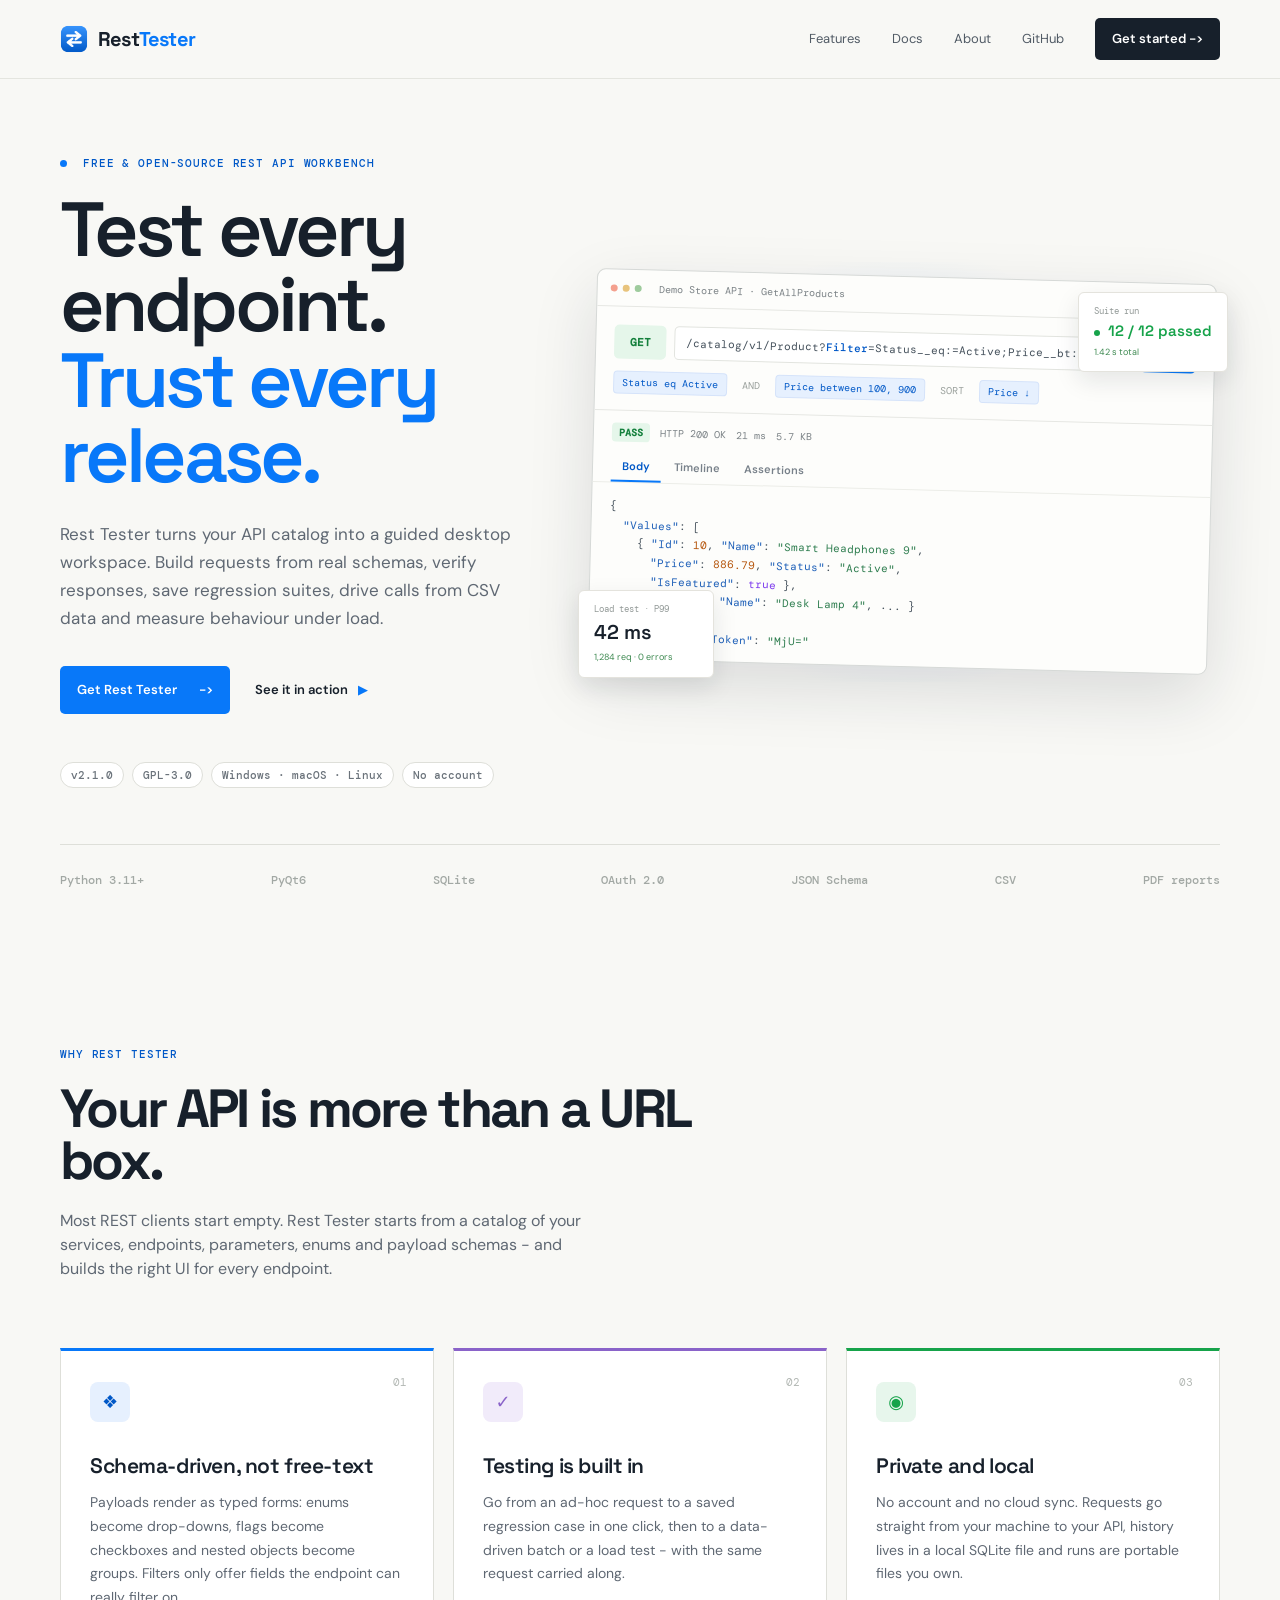
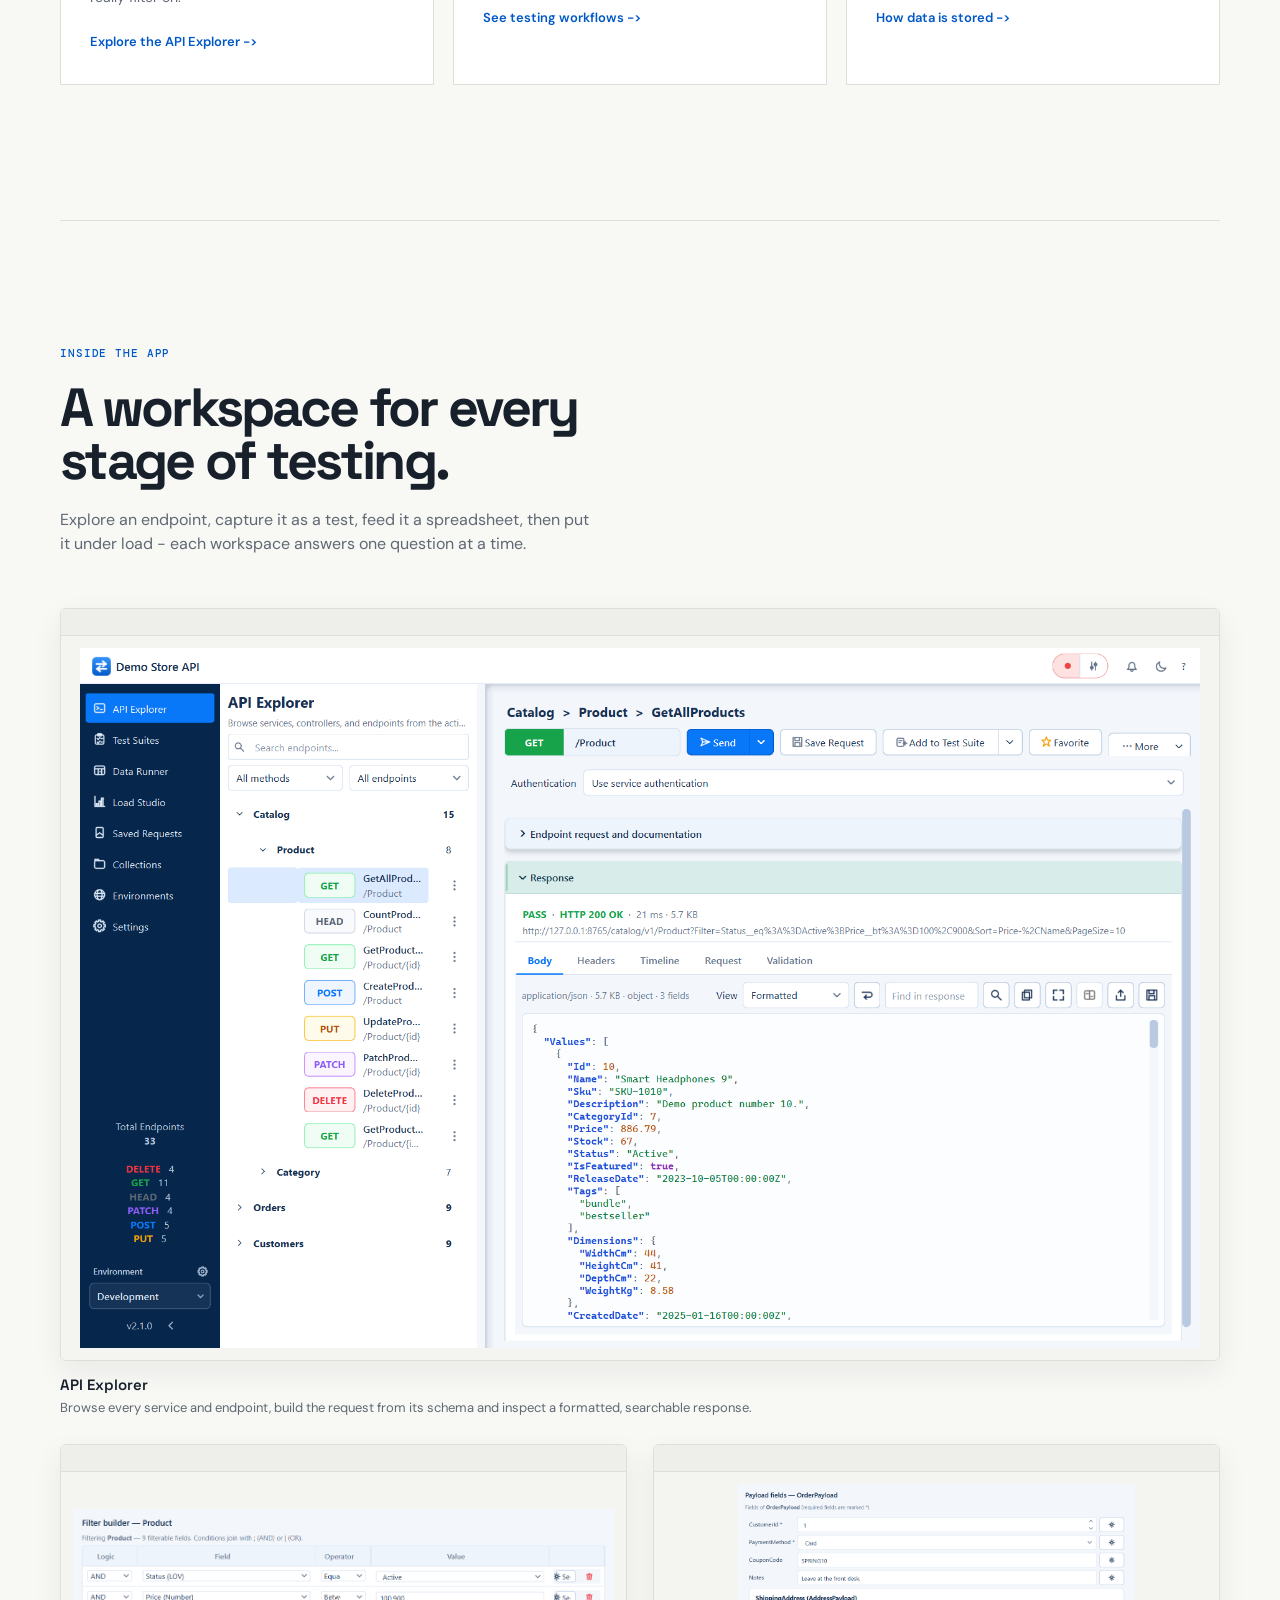
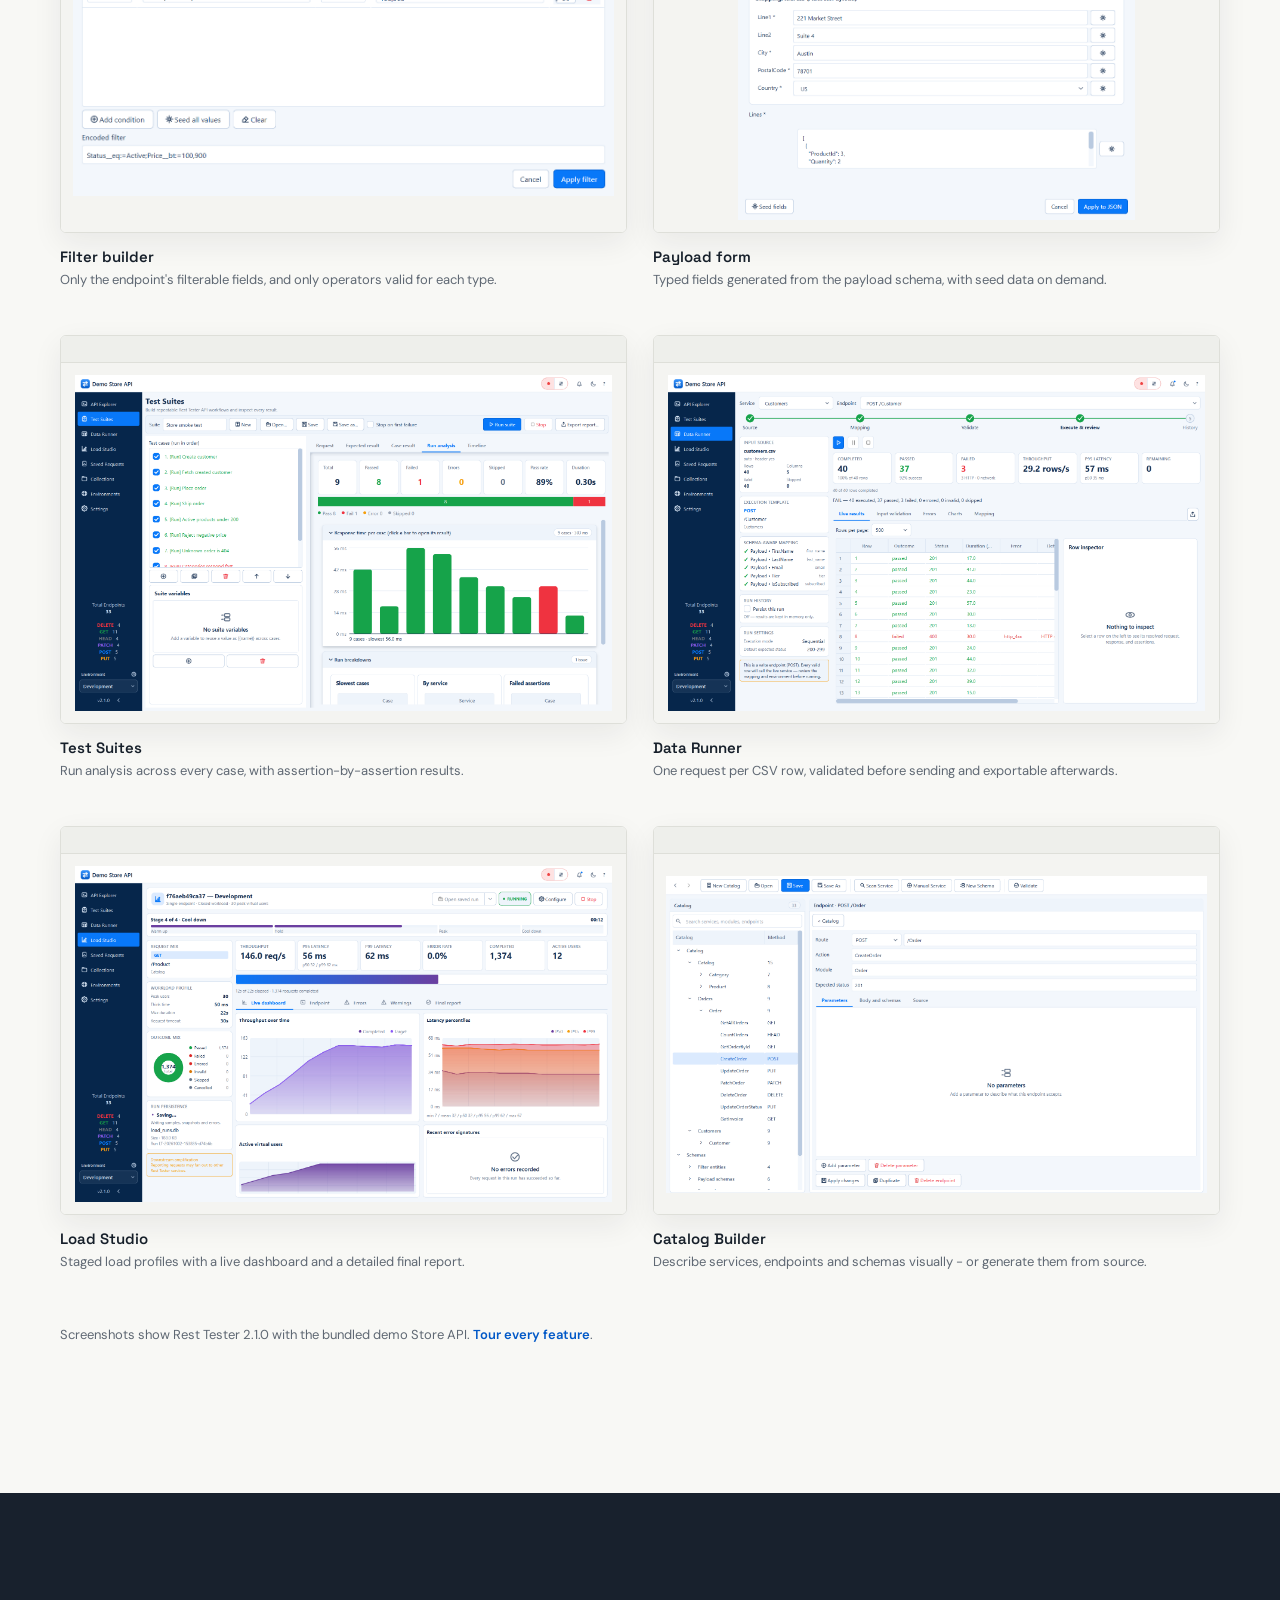
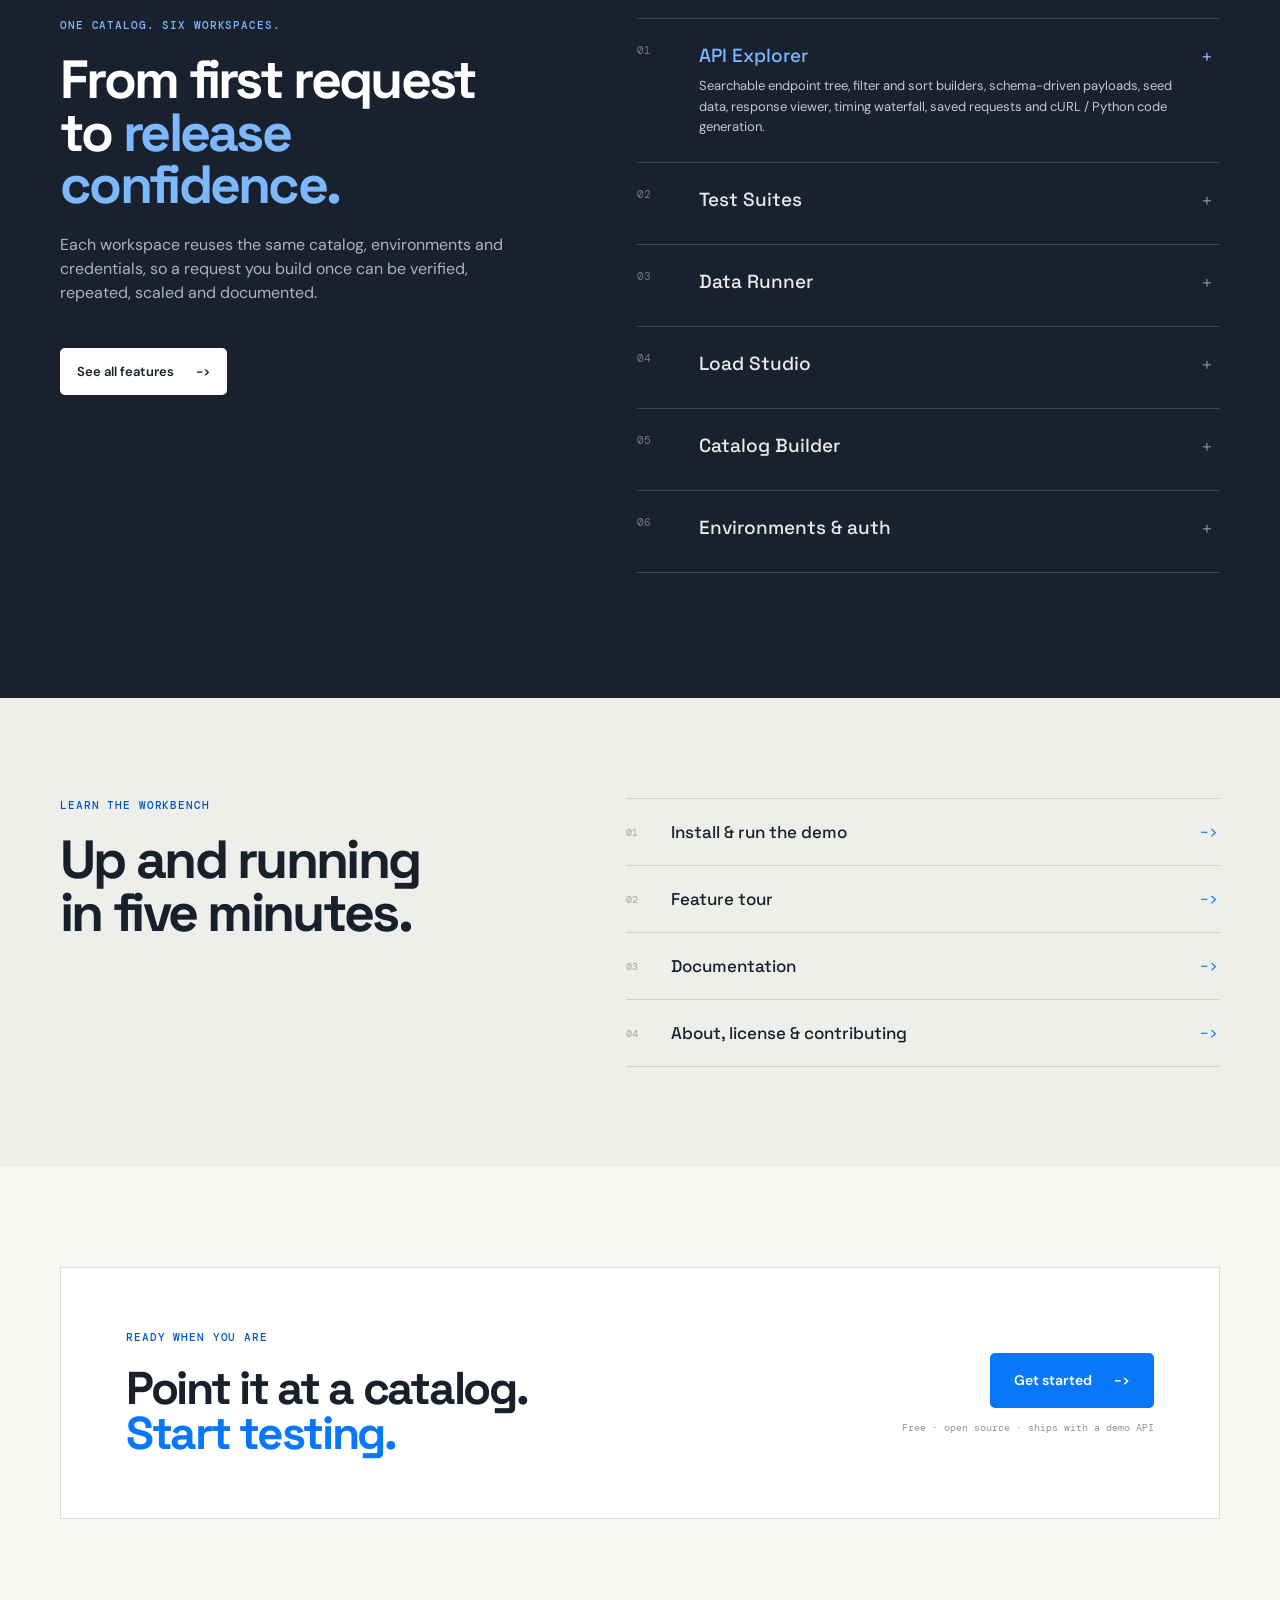
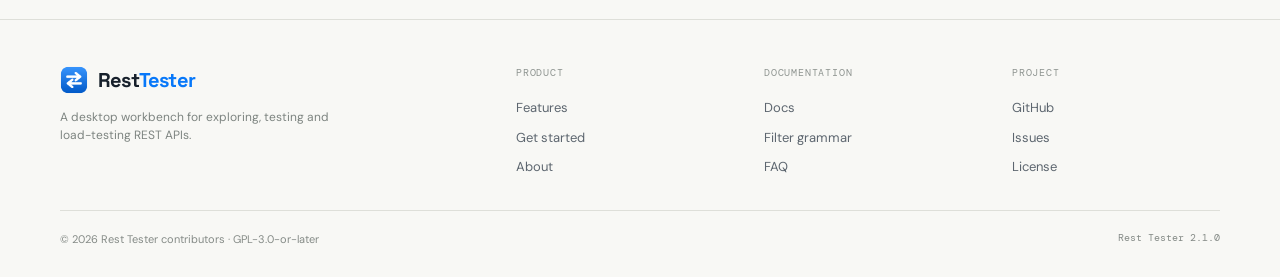
==== docs/index.html @ f76697f0 "Add static checks for GitHub Pages website in tests/test_website.py - Implement tests to validate lo" ====
<!doctype html>
<html lang="en">
<head>
  <meta charset="utf-8">
  <meta name="viewport" content="width=device-width, initial-scale=1">
  <title>Rest Tester - Desktop REST API Testing, Data-Driven &amp; Load Testing Tool</title>
  <meta name="description" content="Rest Tester is a free, open-source desktop workbench for exploring, testing and load-testing REST APIs. Schema-driven requests, regression suites, CSV data runs and load tests - for Windows, macOS and Linux.">
  <meta name="keywords" content="REST API testing tool, API client desktop, API load testing, data-driven API testing, API regression testing, open source Postman alternative, PyQt6 API tester">
  <link rel="canonical" href="https://priyankdalal.github.io/rest-tester/">
  <meta name="robots" content="index, follow, max-image-preview:large">
  <meta name="author" content="Rest Tester contributors">
  <meta name="theme-color" content="#0878f9">
  <meta property="og:type" content="website">
  <meta property="og:site_name" content="Rest Tester">
  <meta property="og:title" content="Rest Tester - Explore, test and load-test REST APIs">
  <meta property="og:description" content="A free desktop workbench that turns your API catalog into schema-driven requests, regression suites, CSV data runs and load tests.">
  <meta property="og:url" content="https://priyankdalal.github.io/rest-tester/">
  <meta property="og:locale" content="en_US">
  <meta property="og:image" content="https://priyankdalal.github.io/rest-tester/assets/og-image.png">
  <meta property="og:image:width" content="1200">
  <meta property="og:image:height" content="630">
  <meta property="og:image:alt" content="The Rest Tester API Explorer showing an endpoint tree, a request and a formatted JSON response">
  <meta name="twitter:card" content="summary_large_image">
  <meta name="twitter:title" content="Rest Tester - Explore, test and load-test REST APIs">
  <meta name="twitter:description" content="Schema-driven requests, regression suites, CSV data runs and load tests in one free desktop app.">
  <meta name="twitter:image" content="https://priyankdalal.github.io/rest-tester/assets/og-image.png">
  <meta name="twitter:image:alt" content="The Rest Tester API Explorer">
  <link rel="icon" href="assets/favicon.ico" sizes="any">
  <link rel="icon" type="image/png" sizes="32x32" href="assets/favicon-32.png">
  <link rel="apple-touch-icon" sizes="180x180" href="assets/apple-touch-icon.png">
  <link rel="manifest" href="site.webmanifest">
  <link rel="preconnect" href="https://fonts.googleapis.com">
  <link rel="preconnect" href="https://fonts.gstatic.com" crossorigin>
  <link rel="stylesheet" href="https://fonts.googleapis.com/css2?family=DM+Mono:wght@400;500&amp;family=DM+Sans:wght@400;500;600;700&amp;family=Space+Grotesk:wght@500;600;700&amp;display=swap">
  <link rel="stylesheet" href="styles.css">
  <script type="application/ld+json">
  {
    "@context": "https://schema.org",
    "@graph": [
      {
        "@type": "WebSite",
        "@id": "https://priyankdalal.github.io/rest-tester/#website",
        "name": "Rest Tester",
        "url": "https://priyankdalal.github.io/rest-tester/",
        "description": "A desktop workbench for exploring, testing and load-testing REST APIs.",
        "inLanguage": "en"
      },
      {
        "@type": "SoftwareApplication",
        "@id": "https://priyankdalal.github.io/rest-tester/#app",
        "name": "Rest Tester",
        "applicationCategory": "DeveloperApplication",
        "applicationSubCategory": "API testing",
        "operatingSystem": "Windows, macOS, Linux",
        "softwareVersion": "2.1.0",
        "url": "https://priyankdalal.github.io/rest-tester/",
        "downloadUrl": "https://github.com/priyankdalal/rest-tester",
        "installUrl": "https://priyankdalal.github.io/rest-tester/download.html",
        "license": "https://www.gnu.org/licenses/gpl-3.0.html",
        "isAccessibleForFree": true,
        "image": "https://priyankdalal.github.io/rest-tester/assets/icon-512.png",
        "screenshot": [
          "https://priyankdalal.github.io/rest-tester/images/api-explorer.png",
          "https://priyankdalal.github.io/rest-tester/images/test-suites.png",
          "https://priyankdalal.github.io/rest-tester/images/data-runner-results.png",
          "https://priyankdalal.github.io/rest-tester/images/load-studio-live.png",
          "https://priyankdalal.github.io/rest-tester/images/catalog-builder-endpoint.png",
          "https://priyankdalal.github.io/rest-tester/images/environments.png"
        ],
        "description": "Rest Tester turns an API catalog into a guided workspace: browse every endpoint, build requests from their schemas, verify responses, organise regression suites, drive requests from CSV data and measure behaviour under load.",
        "featureList": [
          "Schema-driven request builder with typed payload forms",
          "Filter and sort builders that offer only valid fields and operators",
          "Regression test suites with body, JSON, header, timing and schema assertions",
          "Data-driven runs from CSV files",
          "Closed-model load testing with live dashboard and PDF report",
          "Visual API catalog builder",
          "Managed OAuth 2.0, Microsoft Entra and API key authentication"
        ],
        "offers": { "@type": "Offer", "price": "0", "priceCurrency": "USD" }
      },
      {
        "@type": "SoftwareSourceCode",
        "name": "Rest Tester source code",
        "codeRepository": "https://github.com/priyankdalal/rest-tester",
        "programmingLanguage": "Python",
        "runtimePlatform": "Python 3.11+, PyQt6",
        "license": "https://www.gnu.org/licenses/gpl-3.0.html",
        "targetProduct": { "@id": "https://priyankdalal.github.io/rest-tester/#app" }
      }
    ]
  }
  </script>
</head>
<body>
  <a class="skip-link" href="#main">Skip to content</a>
  <header class="site-header">
    <nav class="nav shell" aria-label="Main navigation">
      <a class="brand" href="./" aria-label="Rest Tester home">
        <img src="assets/logo.png" alt="" width="28" height="28">
        <span>Rest<span>Tester</span></span>
      </a>
      <button class="menu-toggle" type="button" aria-expanded="false" aria-controls="site-menu">Menu</button>
      <div class="nav-links" id="site-menu">
        <a href="features.html">Features</a>
        <a href="docs.html">Docs</a>
        <a href="about.html">About</a>
        <a href="https://github.com/priyankdalal/rest-tester" rel="noopener">GitHub</a>
        <a class="nav-cta" href="download.html">Get started <span aria-hidden="true">-&gt;</span></a>
      </div>
    </nav>
  </header>

  <main id="main">
    <section class="hero shell">
      <div class="hero-copy">
        <p class="eyebrow"><span class="eyebrow-dot"></span> Free &amp; open-source REST API workbench</p>
        <h1>Test every endpoint.<br><em>Trust every release.</em></h1>
        <p class="hero-lede">Rest Tester turns your API catalog into a guided desktop workspace. Build requests from real schemas, verify responses, save regression suites, drive calls from CSV data and measure behaviour under load.</p>
        <div class="hero-actions">
          <a class="button button-primary" href="download.html">Get Rest Tester <span aria-hidden="true">-&gt;</span></a>
          <a class="text-link" href="#screenshots">See it in action <span aria-hidden="true">&#9654;</span></a>
        </div>
        <div class="hero-proof" aria-label="Highlights">
          <span>v2.1.0</span><span>GPL-3.0</span><span>Windows &middot; macOS &middot; Linux</span><span>No account</span>
        </div>
      </div>

      <div class="hero-visual" aria-label="Interactive preview of a request and its response">
        <div class="visual-glow"></div>
        <div class="app-window">
          <div class="window-bar"><span class="window-dot red"></span><span class="window-dot yellow"></span><span class="window-dot green"></span><span class="window-title">Demo Store API &middot; GetAllProducts</span><span class="run-state"><b></b> Connected</span></div>
          <div class="request-pane">
            <div class="request-line">
              <span class="method">GET</span>
              <span class="url">/catalog/v1/Product?<b>Filter</b>=Status__eq:=Active;Price__bt:=100,900&amp;<b>Sort</b>=Price-</span>
              <span class="send" aria-hidden="true">Send</span>
            </div>
            <div class="filter-chips" aria-label="Filter conditions">
              <span class="chip">Status eq Active</span><span class="chip join">AND</span><span class="chip">Price between 100, 900</span><span class="chip join">SORT</span><span class="chip">Price &darr;</span>
            </div>
          </div>
          <div class="response-pane">
            <div class="response-meta"><span class="pill-pass">PASS</span><span>HTTP 200 OK</span><span>21 ms</span><span>5.7 KB</span></div>
            <div class="mock-tabs" role="tablist" aria-label="Response views">
              <button class="mock-tab" type="button" role="tab" id="tab-body" aria-selected="true" aria-controls="panel-body">Body</button>
              <button class="mock-tab" type="button" role="tab" id="tab-timeline" aria-selected="false" aria-controls="panel-timeline" tabindex="-1">Timeline</button>
              <button class="mock-tab" type="button" role="tab" id="tab-asserts" aria-selected="false" aria-controls="panel-asserts" tabindex="-1">Assertions</button>
            </div>
<pre class="mock-panel" id="panel-body" role="tabpanel" aria-labelledby="tab-body">{
  <span class="j-key">"Values"</span>: [
    { <span class="j-key">"Id"</span>: <span class="j-num">10</span>, <span class="j-key">"Name"</span>: <span class="j-str">"Smart Headphones 9"</span>,
      <span class="j-key">"Price"</span>: <span class="j-num">886.79</span>, <span class="j-key">"Status"</span>: <span class="j-str">"Active"</span>,
      <span class="j-key">"IsFeatured"</span>: <span class="j-bool">true</span> },
    { <span class="j-key">"Id"</span>: <span class="j-num">31</span>, <span class="j-key">"Name"</span>: <span class="j-str">"Desk Lamp 4"</span>, ... }
  ],
  <span class="j-key">"ContinuationToken"</span>: <span class="j-str">"MjU="</span>
}</pre>
            <div class="mock-panel" id="panel-timeline" role="tabpanel" aria-labelledby="tab-timeline" hidden>
              <div class="timeline-row"><span>DNS</span><i style="width:8%;background:#7db8ff"></i><span>1 ms</span></div>
              <div class="timeline-row"><span>TCP</span><i style="width:14%;margin-left:8%;background:#8a63c9"></i><span>2 ms</span></div>
              <div class="timeline-row"><span>TLS</span><i style="width:18%;margin-left:22%;background:#f59e0b"></i><span>4 ms</span></div>
              <div class="timeline-row"><span>HTTP</span><i style="width:60%;margin-left:40%;background:#0878f9"></i><span>14 ms</span></div>
              <div class="timeline-row"><span>Total</span><i style="width:100%;background:#16a34a"></i><span>21 ms</span></div>
            </div>
            <div class="mock-panel" id="panel-asserts" role="tabpanel" aria-labelledby="tab-asserts" hidden>
              <div class="assert-row"><b>&#10003;</b><span>Status is 200</span></div>
              <div class="assert-row"><b>&#10003;</b><span>$.Values length at least 1</span></div>
              <div class="assert-row"><b>&#10003;</b><span>$.Values[0].Status equals "Active"</span></div>
              <div class="assert-row"><b>&#10003;</b><span>Responds within 500 ms</span></div>
              <div class="assert-row"><b>&#10003;</b><span>Matches the response schema</span></div>
            </div>
          </div>
        </div>
        <div class="metric-card metric-one"><span>Load test &middot; P99</span><strong>42 ms</strong><small>1,284 req &middot; 0 errors</small></div>
        <div class="metric-card metric-two"><span>Suite run</span><strong><i></i> 12 / 12 passed</strong><small>1.42 s total</small></div>
      </div>
    </section>

    <section class="logo-strip shell" aria-label="Built with">
      <span>Python 3.11+</span><span>PyQt6</span><span>SQLite</span><span>OAuth 2.0</span><span>JSON Schema</span><span>CSV</span><span>PDF reports</span>
    </section>

    <section class="section shell" id="why">
      <div class="section-heading">
        <p class="eyebrow">Why Rest Tester</p>
        <h2>Your API is more than a URL box.</h2>
        <p>Most REST clients start empty. Rest Tester starts from a catalog of your services, endpoints, parameters, enums and payload schemas - and builds the right UI for every endpoint.</p>
      </div>
      <div class="feature-grid">
        <article class="feature-card"><span class="feature-number">01</span><div class="feature-icon" aria-hidden="true">&#10070;</div><h3>Schema-driven, not free-text</h3><p>Payloads render as typed forms: enums become drop-downs, flags become checkboxes and nested objects become groups. Filters only offer fields the endpoint can really filter on.</p><a href="features.html#explorer">Explore the API Explorer -&gt;</a></article>
        <article class="feature-card accent-purple"><span class="feature-number">02</span><div class="feature-icon" aria-hidden="true">&#10003;</div><h3>Testing is built in</h3><p>Go from an ad-hoc request to a saved regression case in one click, then to a data-driven batch or a load test - with the same request carried along.</p><a href="features.html#suites">See testing workflows -&gt;</a></article>
        <article class="feature-card accent-green"><span class="feature-number">03</span><div class="feature-icon" aria-hidden="true">&#9673;</div><h3>Private and local</h3><p>No account and no cloud sync. Requests go straight from your machine to your API, history lives in a local SQLite file and runs are portable files you own.</p><a href="docs.html#storage">How data is stored -&gt;</a></article>
      </div>
    </section>

    <section class="section shell alt-section" id="screenshots">
      <div class="section-heading">
        <p class="eyebrow">Inside the app</p>
        <h2>A workspace for every stage of testing.</h2>
        <p>Explore an endpoint, capture it as a test, feed it a spreadsheet, then put it under load - each workspace answers one question at a time.</p>
      </div>
      <div class="shot-grid">
        <figure class="shot shot-wide">
          <div class="shot-frame"><img src="images/api-explorer.png" alt="Rest Tester API Explorer with the endpoint tree, a GET request and a formatted JSON response" width="1800" height="1125" loading="lazy" decoding="async"></div>
          <figcaption><strong>API Explorer</strong><span>Browse every service and endpoint, build the request from its schema and inspect a formatted, searchable response.</span></figcaption>
        </figure>
        <figure class="shot">
          <div class="shot-frame"><img src="images/query-builder.png" alt="Filter builder listing filterable product fields with type-specific operators" width="1225" height="650" loading="lazy" decoding="async"></div>
          <figcaption><strong>Filter builder</strong><span>Only the endpoint's filterable fields, and only operators valid for each type.</span></figcaption>
        </figure>
        <figure class="shot">
          <div class="shot-frame"><img src="images/payload-form.png" alt="Payload form rendered from a schema with text, number, enum and boolean fields" width="1125" height="950" loading="lazy" decoding="async"></div>
          <figcaption><strong>Payload form</strong><span>Typed fields generated from the payload schema, with seed data on demand.</span></figcaption>
        </figure>
        <figure class="shot">
          <div class="shot-frame"><img src="images/test-suites.png" alt="Test suite run analysis with pass and fail counts and per-case timings" width="1800" height="1125" loading="lazy" decoding="async"></div>
          <figcaption><strong>Test Suites</strong><span>Run analysis across every case, with assertion-by-assertion results.</span></figcaption>
        </figure>
        <figure class="shot">
          <div class="shot-frame"><img src="images/data-runner-results.png" alt="Data Runner results table showing the outcome and timing of each CSV row" width="1800" height="1125" loading="lazy" decoding="async"></div>
          <figcaption><strong>Data Runner</strong><span>One request per CSV row, validated before sending and exportable afterwards.</span></figcaption>
        </figure>
        <figure class="shot">
          <div class="shot-frame"><img src="images/load-studio-live.png" alt="Load Studio live dashboard with throughput, latency percentile and virtual user charts" width="1800" height="1125" loading="lazy" decoding="async"></div>
          <figcaption><strong>Load Studio</strong><span>Staged load profiles with a live dashboard and a detailed final report.</span></figcaption>
        </figure>
        <figure class="shot">
          <div class="shot-frame"><img src="images/catalog-builder-endpoint.png" alt="Catalog Builder editing an endpoint's route, parameters and schemas" width="1800" height="1055" loading="lazy" decoding="async"></div>
          <figcaption><strong>Catalog Builder</strong><span>Describe services, endpoints and schemas visually - or generate them from source.</span></figcaption>
        </figure>
      </div>
      <p class="shot-note">Screenshots show Rest Tester 2.1.0 with the bundled demo Store API. <a href="features.html">Tour every feature</a>.</p>
    </section>

    <section class="dark-section" id="workspaces">
      <div class="shell capability-layout">
        <div class="section-heading light">
          <p class="eyebrow">One catalog. Six workspaces.</p>
          <h2>From first request<br>to <em>release confidence.</em></h2>
          <p>Each workspace reuses the same catalog, environments and credentials, so a request you build once can be verified, repeated, scaled and documented.</p>
          <a class="button button-light" href="features.html">See all features <span aria-hidden="true">-&gt;</span></a>
        </div>
        <div class="capability-list">
          <button class="capability" type="button" aria-expanded="true"><span>01</span><div><h3>API Explorer</h3><p>Searchable endpoint tree, filter and sort builders, schema-driven payloads, seed data, response viewer, timing waterfall, saved requests and cURL / Python code generation.</p></div><b aria-hidden="true">+</b></button>
          <button class="capability" type="button" aria-expanded="false"><span>02</span><div><h3>Test Suites</h3><p>Ordered regression cases with expected status and body, JSON-path, header, timing and response-schema assertions. Suites are plain JSON you can version.</p></div><b aria-hidden="true">+</b></button>
          <button class="capability" type="button" aria-expanded="false"><span>03</span><div><h3>Data Runner</h3><p>Map CSV columns onto path, query, header and payload fields, validate every row, run in parallel and review or export the results.</p></div><b aria-hidden="true">+</b></button>
          <button class="capability" type="button" aria-expanded="false"><span>04</span><div><h3>Load Studio</h3><p>Ramp-up, steady and ramp-down stages, safety limits and thresholds, a live dashboard and a PDF report with diagnosed shortcomings and suggested fixes.</p></div><b aria-hidden="true">+</b></button>
          <button class="capability" type="button" aria-expanded="false"><span>05</span><div><h3>Catalog Builder</h3><p>Edit services, endpoints, parameters, schemas, enums and filterable fields - or scan ASP.NET Core repositories to generate the catalog.</p></div><b aria-hidden="true">+</b></button>
          <button class="capability" type="button" aria-expanded="false"><span>06</span><div><h3>Environments &amp; auth</h3><p>Per-environment base URLs, variables and headers, plus managed OAuth 2.0, Microsoft Entra / B2C, API key, JWT and ASAP credentials with automatic renewal.</p></div><b aria-hidden="true">+</b></button>
        </div>
      </div>
    </section>

    <section class="docs-section" id="learn">
      <div class="shell docs-inner">
        <div><p class="eyebrow">Learn the workbench</p><h2>Up and running<br>in five minutes.</h2></div>
        <div class="docs-links">
          <a href="download.html"><span>01</span><strong>Install &amp; run the demo</strong><b aria-hidden="true">-&gt;</b></a>
          <a href="features.html"><span>02</span><strong>Feature tour</strong><b aria-hidden="true">-&gt;</b></a>
          <a href="docs.html"><span>03</span><strong>Documentation</strong><b aria-hidden="true">-&gt;</b></a>
          <a href="about.html"><span>04</span><strong>About, license &amp; contributing</strong><b aria-hidden="true">-&gt;</b></a>
        </div>
      </div>
    </section>

    <section class="cta-section shell" id="get-started">
      <div class="cta-card">
        <div><p class="eyebrow">Ready when you are</p><h2>Point it at a catalog.<br><em>Start testing.</em></h2></div>
        <div class="cta-action"><a class="button button-primary button-lg" href="download.html">Get started <span aria-hidden="true">-&gt;</span></a><small>Free &middot; open source &middot; ships with a demo API</small></div>
      </div>
    </section>
  </main>

  <footer class="footer">
    <div class="shell footer-grid">
      <div class="footer-brand">
        <a class="brand" href="./"><img src="assets/logo.png" alt="" width="28" height="28"><span>Rest<span>Tester</span></span></a>
        <p>A desktop workbench for exploring, testing and load-testing REST APIs.</p>
      </div>
      <nav class="footer-col" aria-label="Product"><h2>Product</h2><a href="features.html">Features</a><a href="download.html">Get started</a><a href="about.html">About</a></nav>
      <nav class="footer-col" aria-label="Documentation"><h2>Documentation</h2><a href="docs.html">Docs</a><a href="docs.html#grammar">Filter grammar</a><a href="docs.html#faq">FAQ</a></nav>
      <nav class="footer-col" aria-label="Project"><h2>Project</h2><a href="https://github.com/priyankdalal/rest-tester" rel="noopener">GitHub</a><a href="https://github.com/priyankdalal/rest-tester/issues" rel="noopener">Issues</a><a href="about.html#license">License</a></nav>
    </div>
    <div class="shell footer-base"><span>&copy; 2026 Rest Tester contributors &middot; GPL-3.0-or-later</span><span class="footer-note">Rest Tester 2.1.0</span></div>
  </footer>
  <script src="script.js" defer></script>
</body>
</html>
---- docs/styles.css ----
/*
 * Rest Tester website.
 * Design system follows the GingerFlow site: paper background, Space Grotesk headings,
 * DM Sans body, DM Mono labels, hairline borders and one dark feature band per page.
 * The accent palette is Rest Tester's own (api_tester/theme.py PRIMARY / ACCENT / PASS).
 */

:root {
  --ink: #17202b;
  --muted: #5f6873;
  --paper: #f8f8f5;
  --paper-2: #eeefeb;
  --line: #dedfd9;
  --accent: #0878f9;
  --accent-dark: #0058c7;
  --accent-soft: #e6f0fe;
  --accent-light: #7db8ff;
  --purple: #8a63c9;
  --green: #16a34a;
  --red: #ef3340;
  --amber: #f59e0b;
  --dark: #18212d;
  --dark-2: #202b36;
  --dark-line: #3b4651;
  --heading: 'Space Grotesk', system-ui, sans-serif;
  --body: 'DM Sans', system-ui, -apple-system, 'Segoe UI', sans-serif;
  --mono: 'DM Mono', ui-monospace, 'Cascadia Mono', Consolas, monospace;
}

* { box-sizing: border-box; }
html { scroll-behavior: smooth; }
@media (prefers-reduced-motion: reduce) { html { scroll-behavior: auto; } * { transition: none !important; animation: none !important; } }
body { margin: 0; background: var(--paper); color: var(--ink); font-family: var(--body); line-height: 1.5; overflow-x: hidden; }
a { color: inherit; text-decoration: none; }
img { max-width: 100%; }
.shell { width: min(1160px, calc(100% - 48px)); margin: auto; }
h1, h2, h3, p { margin-top: 0; }
h1, h2 { font-family: var(--heading); letter-spacing: -.05em; line-height: .98; }
h1 { margin-bottom: 27px; font-size: clamp(50px, 6vw, 80px); font-weight: 600; }
h1 em, h2 em { color: var(--accent); font-style: normal; }

/* ---- header & navigation ---- */
.skip-link { position: absolute; left: -9999px; top: 0; z-index: 99; padding: 12px 18px; background: var(--ink); color: #fff; font-size: 13px; font-weight: 600; border-radius: 0 0 5px 0; }
.skip-link:focus { left: 0; }
a:focus-visible, button:focus-visible { outline: 2px solid var(--accent); outline-offset: 3px; }
.site-header { position: sticky; top: 0; z-index: 10; background: rgba(248, 248, 245, .9); border-bottom: 1px solid rgba(222, 223, 217, .75); backdrop-filter: blur(14px); }
.nav { position: relative; min-height: 78px; display: flex; align-items: center; justify-content: space-between; }
.brand { display: flex; align-items: center; gap: 10px; font: 700 20px var(--heading); letter-spacing: -.04em; }
.brand img { width: 28px; height: 28px; border-radius: 7px; }
.brand > span > span { color: var(--accent); }
.nav-links { display: flex; align-items: center; gap: 31px; font-size: 13px; color: #515b65; }
.nav-links a:hover { color: var(--accent-dark); }
.nav-links a[aria-current="page"]:not(.nav-cta) { color: var(--accent-dark); font-weight: 600; }
.nav-cta { padding: 11px 17px; background: var(--ink); border-radius: 5px; color: #fff !important; font-weight: 600; }
.nav-cta:hover { background: var(--accent-dark); }
.menu-toggle { display: none; border: 1px solid var(--line); background: #fff; border-radius: 5px; padding: 8px 12px; font: 600 13px var(--body); color: var(--ink); cursor: pointer; }

/* ---- shared typography & buttons ---- */
.eyebrow { margin: 0 0 22px; color: var(--accent-dark); font: 500 11px var(--mono); letter-spacing: .08em; text-transform: uppercase; }
.eyebrow-dot { display: inline-block; width: 7px; height: 7px; margin-right: 8px; background: var(--accent); border-radius: 50%; }
.button { display: inline-flex; align-items: center; gap: 22px; padding: 14px 17px; border-radius: 5px; font-size: 13px; font-weight: 600; transition: transform .2s, background .2s; }
.button:hover { transform: translateY(-2px); }
.button-primary { background: var(--accent); color: #fff; }
.button-primary:hover { background: var(--accent-dark); }
.button-ghost { border: 1px solid var(--line); background: #fff; color: var(--ink); }
.button-ghost:hover { border-color: var(--accent); }
.button-light { margin-top: 27px; background: #fff; color: var(--ink); }
.button-light:hover { background: #f1f1ee; }
.button-lg { padding: 17px 24px; font-size: 14px; }
.text-link { font-size: 13px; font-weight: 600; }
.text-link span { color: var(--accent); margin-left: 7px; }
code { padding: 2px 5px; border-radius: 3px; background: #eeefe9; font: 13px var(--mono); }
kbd { padding: 2px 7px; border: 1px solid #ccd0cb; border-bottom-width: 2px; border-radius: 4px; background: #fff; font: 11px var(--mono); }

/* ---- home hero ---- */
.hero { min-height: 650px; display: grid; grid-template-columns: minmax(0, 44fr) minmax(0, 56fr); align-items: center; padding: 77px 0 56px; gap: 24px; }
.hero-lede { max-width: 460px; color: var(--muted); font-size: 17px; line-height: 1.65; }
.hero-actions { display: flex; align-items: center; gap: 25px; margin-top: 34px; flex-wrap: wrap; }
.hero-proof { display: flex; flex-wrap: wrap; gap: 8px; margin-top: 48px; }
.hero-proof span { padding: 5px 10px; border: 1px solid var(--line); border-radius: 999px; background: #fff; color: #6b737b; font: 500 11px var(--mono); }
.hero-visual { position: relative; min-height: 420px; display: flex; align-items: center; justify-content: center; }
.visual-glow { position: absolute; width: 520px; height: 420px; max-width: 100%; background: radial-gradient(circle, rgba(8, 120, 249, .14), transparent 68%); }
.app-window { position: relative; z-index: 1; width: 100%; max-width: 620px; overflow: hidden; border: 1px solid #d6d9d7; border-radius: 9px; background: #fdfdfb; box-shadow: 0 24px 65px rgba(23, 32, 43, .13); transform: rotate(1.5deg); }
.window-bar { display: flex; align-items: center; height: 37px; padding: 0 13px; border-bottom: 1px solid #e6e7e3; color: #7b8286; font: 10px var(--mono); }
.window-dot { width: 7px; height: 7px; margin-right: 5px; border-radius: 50%; }
.red { background: #f4a08e; } .yellow { background: #e8c37c; } .green { background: #9ecb9d; }
.window-title { margin-left: 12px; }
.run-state { margin-left: auto; color: #3f8a52; }
.run-state b { display: inline-block; width: 5px; height: 5px; margin-right: 5px; background: var(--green); border-radius: 50%; }
.request-pane { padding: 18px 18px 16px; }
.request-line { display: flex; align-items: stretch; gap: 8px; }
.method { display: inline-grid; place-items: center; min-width: 52px; padding: 0 10px; border-radius: 5px; background: #e5f6ea; color: #15803d; font: 600 11px var(--mono); }
.url { flex: 1; min-width: 0; overflow: hidden; padding: 9px 11px; border: 1px solid #e2e4df; border-radius: 5px; background: #fff; color: #44505b; font: 11px var(--mono); white-space: nowrap; text-overflow: ellipsis; }
.url b { color: var(--accent-dark); font-weight: 500; }
.send { display: grid; place-items: center; padding: 0 14px; border: 0; border-radius: 5px; background: var(--accent); color: #fff; font: 600 11px var(--body); }
.filter-chips { display: flex; flex-wrap: wrap; gap: 6px; margin-top: 12px; }
.chip { padding: 4px 8px; border: 1px solid #d5e3fa; border-radius: 4px; background: var(--accent-soft); color: var(--accent-dark); font: 10px var(--mono); }
.chip.join { border-color: transparent; background: none; color: #9aa09c; }
.response-pane { border-top: 1px solid #e6e7e3; }
.response-meta { display: flex; align-items: center; gap: 10px; padding: 12px 18px 0; color: #7b8286; font: 10px var(--mono); }
.pill-pass { padding: 3px 7px; border-radius: 4px; background: #e5f6ea; color: #15803d; font-weight: 600; }
.mock-tabs { display: flex; gap: 2px; padding: 10px 18px 0; border-bottom: 1px solid #ecede8; }
.mock-tab { padding: 7px 11px; border: 0; border-bottom: 2px solid transparent; background: none; color: #78818a; font: 600 11px var(--body); cursor: pointer; }
.mock-tab[aria-selected="true"] { border-bottom-color: var(--accent); color: var(--accent-dark); }
.mock-panel { height: 176px; margin: 0; padding: 14px 18px; overflow: hidden; color: #44505b; font: 11px/1.7 var(--mono); }
.mock-panel[hidden] { display: none; }
.j-key { color: #1d5fb8; } .j-str { color: #2e7d4f; } .j-num { color: #b45309; } .j-bool { color: #7c3aed; }
.timeline-row { display: grid; grid-template-columns: 70px 1fr 48px; align-items: center; gap: 10px; margin-bottom: 9px; }
.timeline-row span:first-child { color: #78818a; }
.timeline-row i { display: block; height: 8px; border-radius: 3px; }
.timeline-row span:last-child { text-align: right; color: #78818a; }
.assert-row { display: flex; gap: 9px; margin-bottom: 7px; }
.assert-row b { color: var(--green); }
.metric-card { position: absolute; z-index: 3; min-width: 136px; padding: 12px 15px; border: 1px solid #e4e3dd; border-radius: 6px; background: #fff; box-shadow: 0 9px 25px rgba(23, 32, 43, .1); font-size: 10px; }
.metric-card span { display: block; color: #929997; font: 9px var(--mono); }
.metric-card strong { display: block; margin: 4px 0; font: 600 20px var(--heading); }
.metric-card small { color: #3f8a52; font-size: 9px; }
.metric-one { left: -6px; bottom: 4px; }
.metric-two { right: -8px; top: 30px; }
.metric-two strong { color: var(--green); font-size: 15px; }
.metric-two i { display: inline-block; width: 6px; height: 6px; margin-right: 4px; background: var(--green); border-radius: 50%; }
.logo-strip { display: flex; justify-content: space-between; align-items: center; flex-wrap: wrap; gap: 14px; padding: 27px 0 34px; border-top: 1px solid var(--line); color: #a2a8a4; font: 500 12px var(--mono); }

/* ---- sections ---- */
.section { padding: 125px 0 135px; }
.section-heading { max-width: 640px; }
.section-heading h2, .split-copy h2, .docs-inner h2, .cta-card h2 { margin-bottom: 21px; font-size: clamp(38px, 4.2vw, 56px); }
.section-heading > p:last-child, .split-copy > p:last-of-type { max-width: 540px; color: var(--muted); font-size: 16px; }
.feature-grid { display: grid; grid-template-columns: repeat(3, 1fr); gap: 19px; margin-top: 67px; }
.feature-card { position: relative; min-height: 300px; padding: 31px 29px; border: 1px solid var(--line); border-top: 3px solid var(--accent); background: #fff; }
.feature-card.accent-purple { border-top-color: var(--purple); }
.feature-card.accent-green { border-top-color: var(--green); }
.feature-number { position: absolute; top: 24px; right: 26px; color: #b3b8b4; font: 11px var(--mono); }
.feature-icon { display: grid; place-items: center; width: 40px; height: 40px; margin-bottom: 30px; border-radius: 8px; background: var(--accent-soft); color: var(--accent-dark); font-size: 18px; }
.accent-purple .feature-icon { background: #f1ebfa; color: var(--purple); }
.accent-green .feature-icon { background: #e7f6ec; color: var(--green); }
.feature-card h3 { margin-bottom: 12px; font: 600 21px var(--heading); letter-spacing: -.02em; }
.feature-card p { color: var(--muted); font-size: 14px; line-height: 1.7; }
.feature-card a { display: inline-block; margin-top: 8px; color: var(--accent-dark); font-size: 13px; font-weight: 600; }

/* ---- screenshot gallery ---- */
.shot-grid { display: grid; grid-template-columns: repeat(2, minmax(0, 1fr)); gap: 26px; margin-top: 52px; align-items: start; }
.shot { margin: 0; display: flex; flex-direction: column; }
.shot-wide { grid-column: 1 / -1; }
.shot-frame { position: relative; overflow: hidden; border: 1px solid var(--line); border-radius: 6px; background: #fff; box-shadow: 0 10px 30px rgba(23, 32, 43, .07); }
.shot-frame::before { content: ""; display: block; height: 26px; background: var(--paper-2); border-bottom: 1px solid var(--line); }
.shot-frame img { display: block; width: 100%; height: 360px; object-fit: contain; object-position: center; background: #f4f4f1; padding: 12px; }
.shot-wide .shot-frame img { height: auto; aspect-ratio: 1800 / 1125; }
.shot-small .shot-frame img { object-fit: scale-down; }
.shot figcaption { margin-top: 14px; }
.shot:not(.shot-wide) figcaption { min-height: 62px; }
.shot figcaption strong { display: block; font: 600 15px var(--heading); color: var(--ink); }
.shot figcaption span { display: block; margin-top: 4px; color: var(--muted); font-size: 13px; line-height: 1.55; }
.shot-note { margin-top: 34px; color: var(--muted); font-size: 13px; }
.shot-note a { color: var(--accent-dark); font-weight: 600; }

/* ---- dark capability band ---- */
.dark-section { padding: 125px 0; background: var(--dark); color: #fff; }
.capability-layout { display: grid; grid-template-columns: minmax(0, 45fr) minmax(0, 55fr); gap: 100px; align-items: start; }
.light .eyebrow { color: var(--accent-light); }
.light > p:last-of-type { color: #aab4bd; }
.light h2 { color: #fff; }
.light h2 em { color: var(--accent-light); }
.capability-list { border-top: 1px solid var(--dark-line); }
.capability { display: grid; grid-template-columns: 45px 1fr 18px; gap: 17px; align-items: start; width: 100%; padding: 24px 0; border: 0; border-bottom: 1px solid var(--dark-line); background: none; color: #98a3ae; text-align: left; font: inherit; cursor: pointer; }
.capability > span { color: #6e7b88; font: 11px var(--mono); }
.capability h3 { margin: 0 0 8px; color: #e8eceb; font: 500 19px var(--heading); }
.capability p { display: none; margin: 0; font-size: 13px; line-height: 1.6; }
.capability b { color: #788692; font-size: 18px; font-weight: 400; }
.capability[aria-expanded="true"] { color: #bfcad1; }
.capability[aria-expanded="true"] h3, .capability[aria-expanded="true"] b { color: var(--accent-light); }
.capability[aria-expanded="true"] p { display: block; }

/* ---- split copy + code card ---- */
.split-section { display: grid; grid-template-columns: minmax(0, 43fr) minmax(0, 57fr); gap: 90px; align-items: center; padding: 135px 0; }
.split-copy .eyebrow { margin-bottom: 25px; }
.split-copy > p:last-of-type { margin-bottom: 28px; }
.code-card { overflow: hidden; border-radius: 8px; background: var(--dark-2); box-shadow: 0 20px 50px rgba(23, 32, 43, .15); }
.code-top, .code-footer { display: flex; justify-content: space-between; padding: 14px 20px; color: #91a0ab; font: 10px var(--mono); border-bottom: 1px solid #35434f; }
.code-top span:last-child { color: var(--accent-light); }
.code-card pre { margin: 0; padding: 28px 24px; min-height: 240px; overflow-x: auto; color: #c1d0ce; font: 13px/1.85 var(--mono); }
.code-key { color: #82b7ed; } .code-op { color: #e98b9b; } .code-val { color: #a8d798; } .code-dim { color: #6f808c; }
.code-footer { border-top: 1px solid #35434f; border-bottom: 0; color: #90a097; justify-content: flex-start; align-items: center; }
.pulse { width: 7px; height: 7px; margin-right: 8px; background: #74c58d; border-radius: 50%; box-shadow: 0 0 0 3px rgba(116, 197, 141, .12); }

/* ---- docs link band, CTA, footer ---- */
.docs-section { padding: 100px 0; background: var(--paper-2); }
.docs-inner { display: grid; grid-template-columns: minmax(0, 45fr) minmax(0, 55fr); gap: 80px; align-items: start; }
.docs-links { border-top: 1px solid #cfd2cc; }
.docs-links a { display: grid; grid-template-columns: 45px 1fr 20px; align-items: center; padding: 21px 0; border-bottom: 1px solid #cfd2cc; }
.docs-links span { color: #9fa5a0; font: 10px var(--mono); }
.docs-links strong { font: 500 17px var(--heading); }
.docs-links b { color: var(--accent); font-weight: 400; }
.docs-links a:hover strong { color: var(--accent-dark); }
.cta-section { padding: 100px 0; }
.cta-card { display: flex; align-items: center; justify-content: space-between; gap: 40px; padding: 62px 65px; background: #fff; border: 1px solid var(--line); }
.cta-card h2 { margin: 0; font-size: 46px; }
.cta-action { text-align: right; }
.cta-action small { display: block; margin-top: 13px; color: #8f9591; font: 10px var(--mono); }
.footer { padding: 46px 0 30px; border-top: 1px solid var(--line); }
.footer-grid { display: grid; grid-template-columns: 2fr 1fr 1fr 1fr; gap: 40px; padding-bottom: 28px; }
.footer-brand p { margin: 14px 0 0; max-width: 280px; color: #7d8480; font-size: 12px; }
.footer-col h2 { margin-bottom: 14px; color: #8f9591; font: 10px var(--mono); letter-spacing: .08em; text-transform: uppercase; }
.footer-col a { display: block; padding: 5px 0; color: #5d666f; font-size: 13px; }
.footer-col a:hover { color: var(--accent-dark); }
.footer-base { display: flex; justify-content: space-between; gap: 16px; padding-top: 20px; border-top: 1px solid var(--line); color: #858b87; font-size: 11px; }
.footer-note { font: 10px var(--mono); }

/* ---- inner pages ---- */
.page-hero { padding: 66px 0 60px; }
.breadcrumb ol { display: flex; flex-wrap: wrap; margin: 0 0 26px; padding: 0; list-style: none; color: #8f9591; font: 11px var(--mono); }
.breadcrumb li + li::before { content: "/"; margin: 0 7px; color: #c3c7c3; }
.breadcrumb a:hover { color: var(--accent-dark); }
.page-hero h1 { font-size: clamp(42px, 5vw, 66px); }
.page-lede { max-width: 640px; color: var(--muted); font-size: 17px; line-height: 1.65; }
.chapter-number { display: block; margin-bottom: 14px; color: var(--accent); font: 11px var(--mono); letter-spacing: .08em; }
.alt-section { border-top: 1px solid var(--line); }
.split-block { display: grid; grid-template-columns: 33% 1fr; gap: 70px; align-items: start; }
.split-block > * { min-width: 0; }
.split-sticky { position: sticky; top: 110px; }
.split-sticky h2 { margin-bottom: 16px; font-size: clamp(32px, 3.2vw, 44px); }
.split-sticky p { color: var(--muted); font-size: 15px; }
.split-sticky.light h2 { color: #fff; }
.split-sticky.light p { color: #aab4bd; }
.split-sticky .text-link { display: inline-block; margin-top: 8px; color: var(--accent-dark); }
.split-sticky.light .text-link { color: var(--accent-light); }
.detail-grid { display: grid; grid-template-columns: repeat(2, 1fr); gap: 16px; }
.detail-card { padding: 24px 24px 26px; border: 1px solid var(--line); background: #fff; }
.detail-card h3 { margin-bottom: 9px; font: 600 16px var(--heading); }
.detail-card p { margin: 0; color: var(--muted); font-size: 13px; line-height: 1.65; }
.detail-card code { font-size: 12px; }
.detail-card.dark { border-color: #35414d; background: #1e2833; }
.detail-card.dark h3 { color: #e8eef6; }
.detail-card.dark p { color: #a3aeb8; }
.detail-card.dark code { background: #2a3642; color: var(--accent-light); }
.feature-shot { margin: 22px 0 0; grid-column: 1 / -1; }
.feature-shot img { display: block; width: 100%; height: auto; border: 1px solid var(--line); border-radius: 6px; background: #fff; box-shadow: 0 10px 30px rgba(23, 32, 43, .07); }
.feature-shot figcaption { margin-top: 10px; color: var(--muted); font-size: 12px; }
.feature-shot img.shot-small { width: auto; max-width: min(100%, 460px); }
.feature-shot-narrow { max-width: 860px; margin-top: 40px; }
.dark-section .feature-shot img { border-color: #35414d; }
.dark-section .feature-shot figcaption { color: #8e9aa5; }
.shot-pair { display: grid; grid-template-columns: 1fr 1fr; gap: 16px; grid-column: 1 / -1; margin-top: 22px; }
.shot-pair .feature-shot { margin: 0; }
.category-grid { display: grid; grid-template-columns: repeat(3, 1fr); gap: 14px; margin-top: 56px; }
.category-card { padding: 22px 22px 24px; border: 1px solid var(--line); border-left: 3px solid var(--accent); background: #fff; }
.category-card:nth-child(3n+2) { border-left-color: var(--purple); }
.category-card:nth-child(3n) { border-left-color: var(--green); }
.category-card h3 { margin-bottom: 9px; font: 600 15px var(--heading); }
.category-card p { margin: 0; color: var(--muted); font-size: 12.5px; line-height: 1.7; }
.pipeline-diagram { display: flex; flex-wrap: wrap; align-items: center; gap: 10px; margin-bottom: 34px; padding: 24px; border: 1px solid var(--line); background: #fff; }
.pipeline-diagram span { padding: 10px 14px; border: 1px solid #e2e4df; border-radius: 5px; background: var(--paper); font: 11px var(--mono); }
.pipeline-diagram b { color: var(--accent); font-weight: 400; }
.spec-table { width: 100%; margin: 26px 0; border-collapse: collapse; font-size: 13px; background: #fff; }
.spec-table caption { margin-bottom: 12px; color: #8f9591; font: 10px var(--mono); letter-spacing: .07em; text-transform: uppercase; text-align: left; }
.spec-table th, .spec-table td { padding: 13px 16px; border: 1px solid var(--line); text-align: left; vertical-align: top; }
.spec-table th { background: #f1f2ee; font: 600 12px var(--body); letter-spacing: .02em; }
.spec-table td { color: #4f5862; }
.spec-table code { color: var(--accent-dark); }
.callout { margin: 26px 0; padding: 19px 22px; border-left: 3px solid var(--accent); background: var(--accent-soft); color: #33465c; font-size: 13px; line-height: 1.7; }
.callout.warning { border-left-color: var(--amber); background: #fdf5e6; color: #5c4a2c; }
.callout strong { color: var(--ink); }
.step-list { margin: 0; padding-left: 22px; color: var(--muted); font-size: 14px; line-height: 1.9; }
.step-list strong { color: var(--ink); }
.plain-list, .check-list { margin: 0; padding-left: 22px; color: var(--muted); font-size: 14px; line-height: 1.9; }
.check-list { list-style: none; padding-left: 0; }
.check-list li { position: relative; padding-left: 28px; }
.check-list li::before { position: absolute; left: 0; top: 0; content: "\2713"; color: var(--green); font-weight: 700; }
.prose p { color: var(--muted); font-size: 15px; line-height: 1.8; }
.prose h3 { margin: 32px 0 12px; font: 600 20px var(--heading); }
.prose a, .detail-card a, .install-step a, .callout a { color: var(--accent-dark); font-weight: 500; }

/* ---- documentation layout ---- */
.docs-layout { display: grid; grid-template-columns: 230px 1fr; gap: 64px; align-items: start; padding-bottom: 60px; }
.docs-layout > * { min-width: 0; }
.docs-nav { position: sticky; top: 104px; max-height: calc(100vh - 124px); overflow-y: auto; padding-top: 6px; }
.docs-nav h2 { margin-bottom: 14px; color: #8f9591; font: 10px var(--mono); letter-spacing: .08em; text-transform: uppercase; }
.docs-nav a { display: block; padding: 7px 0 7px 14px; border-left: 2px solid var(--line); color: #5d666f; font-size: 13px; }
.docs-nav a:hover { border-left-color: var(--accent); color: var(--ink); }
.docs-nav a.active { border-left-color: var(--accent); color: var(--accent-dark); font-weight: 600; }
.docs-body section { padding-bottom: 18px; margin-bottom: 34px; border-bottom: 1px solid var(--line); scroll-margin-top: 100px; min-width: 0; }
.docs-body section:last-child { border-bottom: 0; }
.docs-body h2 { margin-bottom: 18px; font-size: clamp(28px, 3vw, 38px); }
.docs-body h3 { margin: 28px 0 12px; font: 600 18px var(--heading); }
.docs-body p, .docs-body li { color: var(--muted); font-size: 15px; line-height: 1.8; }
.docs-body a:not(.button) { color: var(--accent-dark); font-weight: 500; border-bottom: 1px solid rgba(0, 88, 199, .3); }
.docs-body .feature-shot { margin: 24px 0; }
.doc-code { margin: 20px 0; padding: 22px 24px; overflow-x: auto; border-radius: 7px; background: var(--dark-2); color: #c8d5d3; font: 12.5px/1.75 var(--mono); }
.doc-code code { padding: 0; background: none; color: inherit; font: inherit; }
.faq details { margin: 0 0 10px; padding: 16px 20px; border: 1px solid var(--line); background: #fff; }
.faq summary { cursor: pointer; font: 600 15px var(--heading); }
.faq details p { margin: 12px 0 0; }

/* ---- get started / about ---- */
.principle-grid { display: grid; grid-template-columns: repeat(4, 1fr); gap: 18px; margin-top: 54px; }
.principle { padding: 26px 22px 28px; border-top: 2px solid #3f4b57; }
.principle span { display: block; margin-bottom: 26px; color: var(--accent-light); font: 10px var(--mono); }
.principle h3 { margin-bottom: 11px; color: #eef3f8; font: 600 17px var(--heading); }
.principle p { margin: 0; color: #a3aeb8; font-size: 13px; line-height: 1.7; }
.tech-grid { display: grid; grid-template-columns: repeat(4, 1fr); gap: 16px; margin: 50px 0 34px; }
.tech-card { padding: 24px 22px; border: 1px solid var(--line); background: #fff; }
.tech-card h3 { margin-bottom: 10px; font: 600 17px var(--heading); }
.tech-card p { margin: 0; color: var(--muted); font-size: 13px; line-height: 1.65; }
.status-grid { display: grid; grid-template-columns: repeat(3, 1fr); gap: 18px; margin-top: 48px; }
.status-item { padding: 26px 24px; border-top: 2px solid var(--accent); background: #fff; }
.status-item strong { display: block; margin-bottom: 11px; font: 600 16px var(--heading); }
.status-item p { margin: 0; color: var(--muted); font-size: 13px; line-height: 1.7; }
.download-actions { display: flex; align-items: center; flex-wrap: wrap; gap: 20px; margin: 34px 0 16px; }
.download-meta { color: #8f9591; font: 11px var(--mono); }
.install-steps { display: grid; grid-template-columns: repeat(4, 1fr); gap: 16px; margin-top: 54px; }
.install-step { position: relative; padding: 28px 22px 30px; border: 1px solid var(--line); background: #fff; }
.step-num { display: grid; place-items: center; width: 30px; height: 30px; margin-bottom: 20px; border-radius: 50%; background: var(--accent); color: #fff; font: 600 13px var(--heading); }
.install-step h3 { margin-bottom: 10px; font: 600 16px var(--heading); }
.install-step p { margin: 0; color: var(--muted); font-size: 13px; line-height: 1.7; }
.install-step code { font-size: 11.5px; word-break: break-word; }
.not-found { min-height: 60vh; display: grid; place-content: center; text-align: center; padding: 80px 0; }
.not-found .hero-actions { justify-content: center; }

/* ---- responsive ---- */
@media (max-width: 1000px) {
  .principle-grid, .tech-grid, .install-steps { grid-template-columns: repeat(2, 1fr); }
  .category-grid { grid-template-columns: repeat(2, 1fr); }
  .footer-grid { grid-template-columns: 1fr 1fr; }
}
@media (max-width: 850px) {
  .hero { grid-template-columns: 1fr; padding-top: 58px; }
  .hero-visual { margin-top: 35px; }
  .feature-grid, .capability-layout, .split-section, .docs-inner { grid-template-columns: 1fr; gap: 48px; }
  .feature-card { min-height: 0; }
  .section { padding: 90px 0; }
  .split-section { padding: 95px 0; }
  .cta-card { display: block; padding: 40px; }
  .cta-action { text-align: left; margin-top: 30px; }
  .nav-links { gap: 16px; }
  .nav-links a:not(.nav-cta) { display: none; }
  .split-block { grid-template-columns: 1fr; gap: 36px; }
  .split-sticky { position: static; }
  .docs-layout { grid-template-columns: 1fr; gap: 34px; }
  .docs-nav { position: static; max-height: none; padding-bottom: 20px; border-bottom: 1px solid var(--line); }
  .docs-nav a { display: inline-block; margin: 0 6px 6px 0; padding: 6px 12px; border: 1px solid var(--line); border-radius: 4px; }
  .status-grid { grid-template-columns: 1fr; }
  .shot-frame img { height: 300px; }
}
@media (max-width: 570px) {
  .shell { width: min(100% - 30px, 1160px); }
  .nav { min-height: 65px; }
  .menu-toggle { display: block; }
  .nav-links { display: none; position: absolute; top: 65px; left: 0; right: 0; padding: 14px; background: #fff; border: 1px solid var(--line); box-shadow: 0 8px 20px rgba(0, 0, 0, .08); border-radius: 5px; }
  .nav-links.open { display: flex; flex-direction: column; align-items: stretch; }
  .nav-links a:not(.nav-cta) { display: block; padding: 8px; }
  .nav-cta { text-align: center; }
  .hero { min-height: 0; padding: 50px 0 40px; }
  .hero-actions { align-items: flex-start; flex-direction: column; gap: 18px; }
  .app-window { transform: none; }
  .mock-panel { height: 190px; font-size: 10px; }
  .metric-card { display: none; }
  .section-heading h2, .split-copy h2, .docs-inner h2 { font-size: 40px; }
  .feature-grid { margin-top: 40px; }
  .dark-section { padding: 90px 0; }
  .code-card pre { font-size: 11px; padding: 22px 15px; }
  .cta-card h2 { font-size: 36px; }
  .detail-grid, .category-grid, .principle-grid, .tech-grid, .install-steps, .shot-pair, .footer-grid { grid-template-columns: 1fr; }
  .shot-grid { grid-template-columns: 1fr; gap: 22px; margin-top: 38px; }
  .shot:not(.shot-wide) figcaption { min-height: 0; }
  .shot-frame img { height: 240px; padding: 8px; }
  .page-hero { padding: 44px 0 40px; }
  .download-actions { flex-direction: column; align-items: flex-start; gap: 16px; }
  .spec-table { display: block; overflow-x: auto; font-size: 12px; }
  .spec-table th, .spec-table td { padding: 10px 11px; }
  .doc-code { font-size: 11px; padding: 16px; }
  .footer-base { flex-direction: column; gap: 8px; }
}
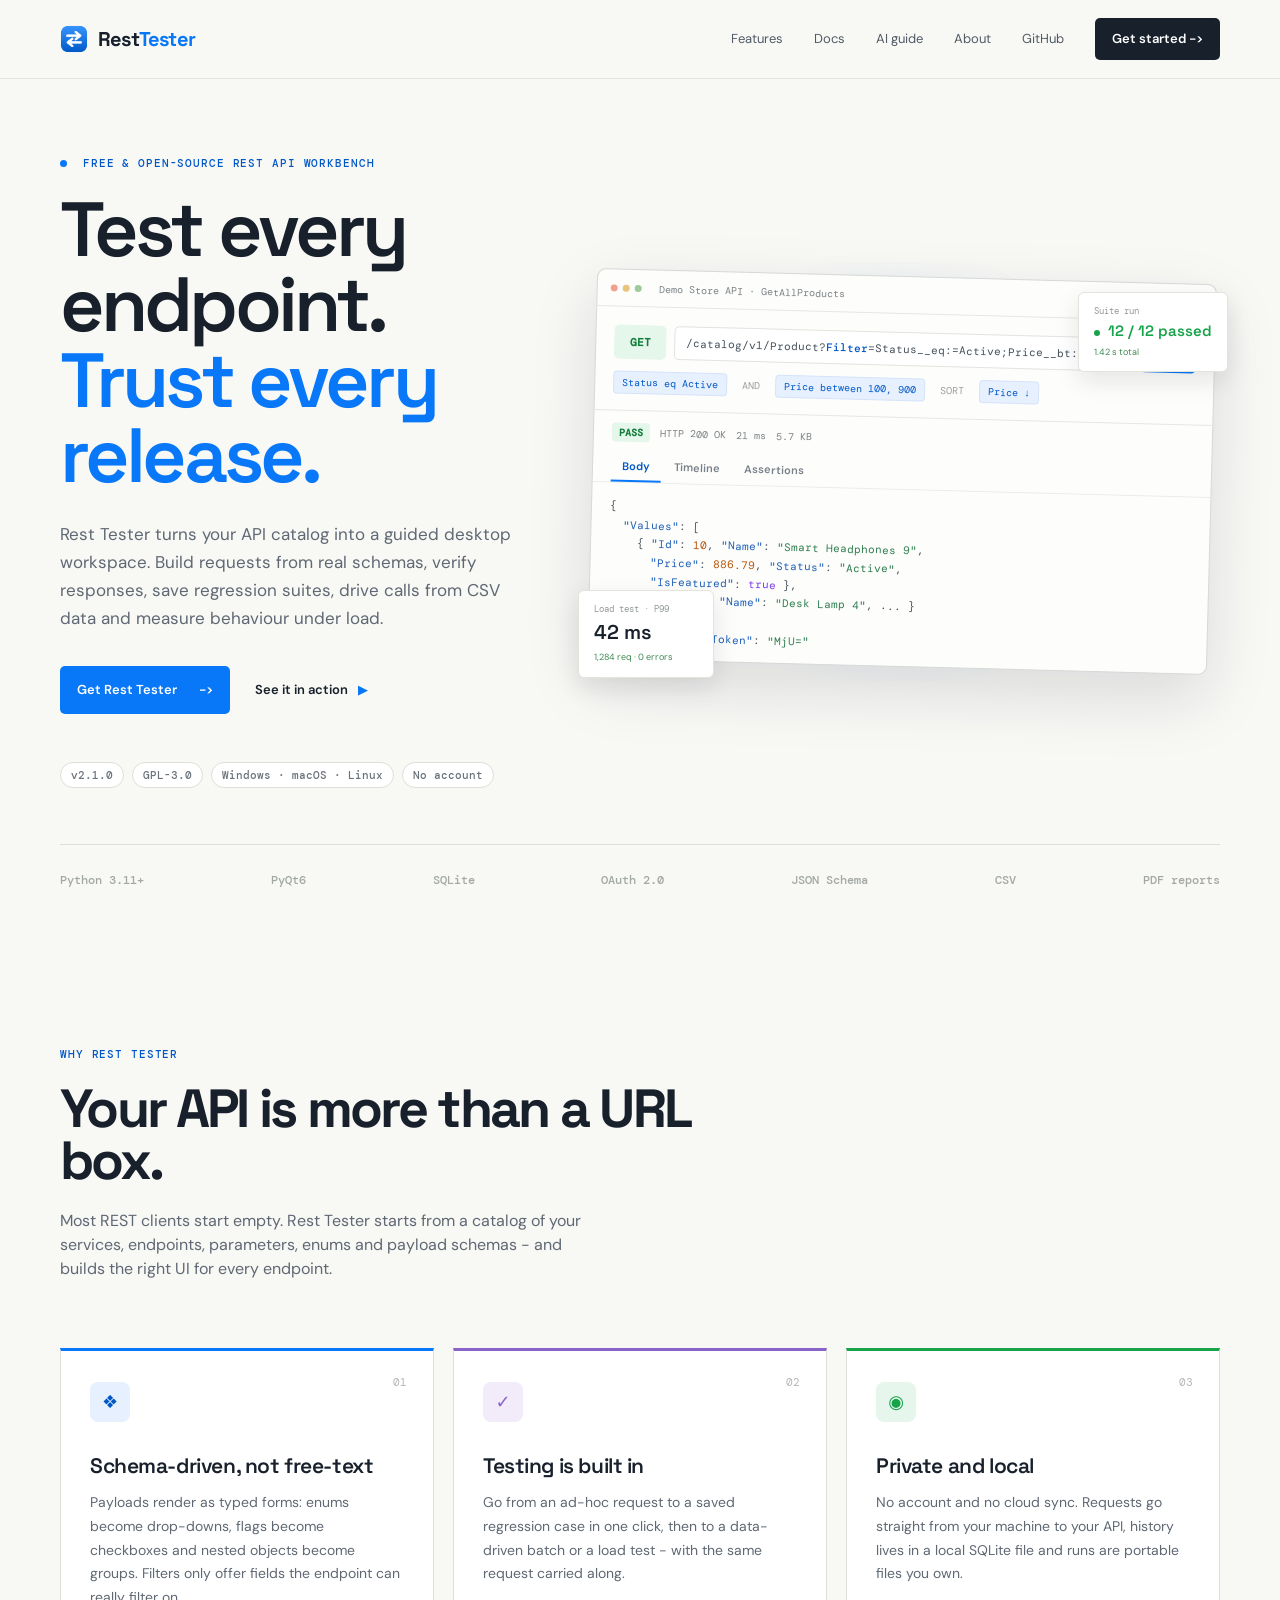
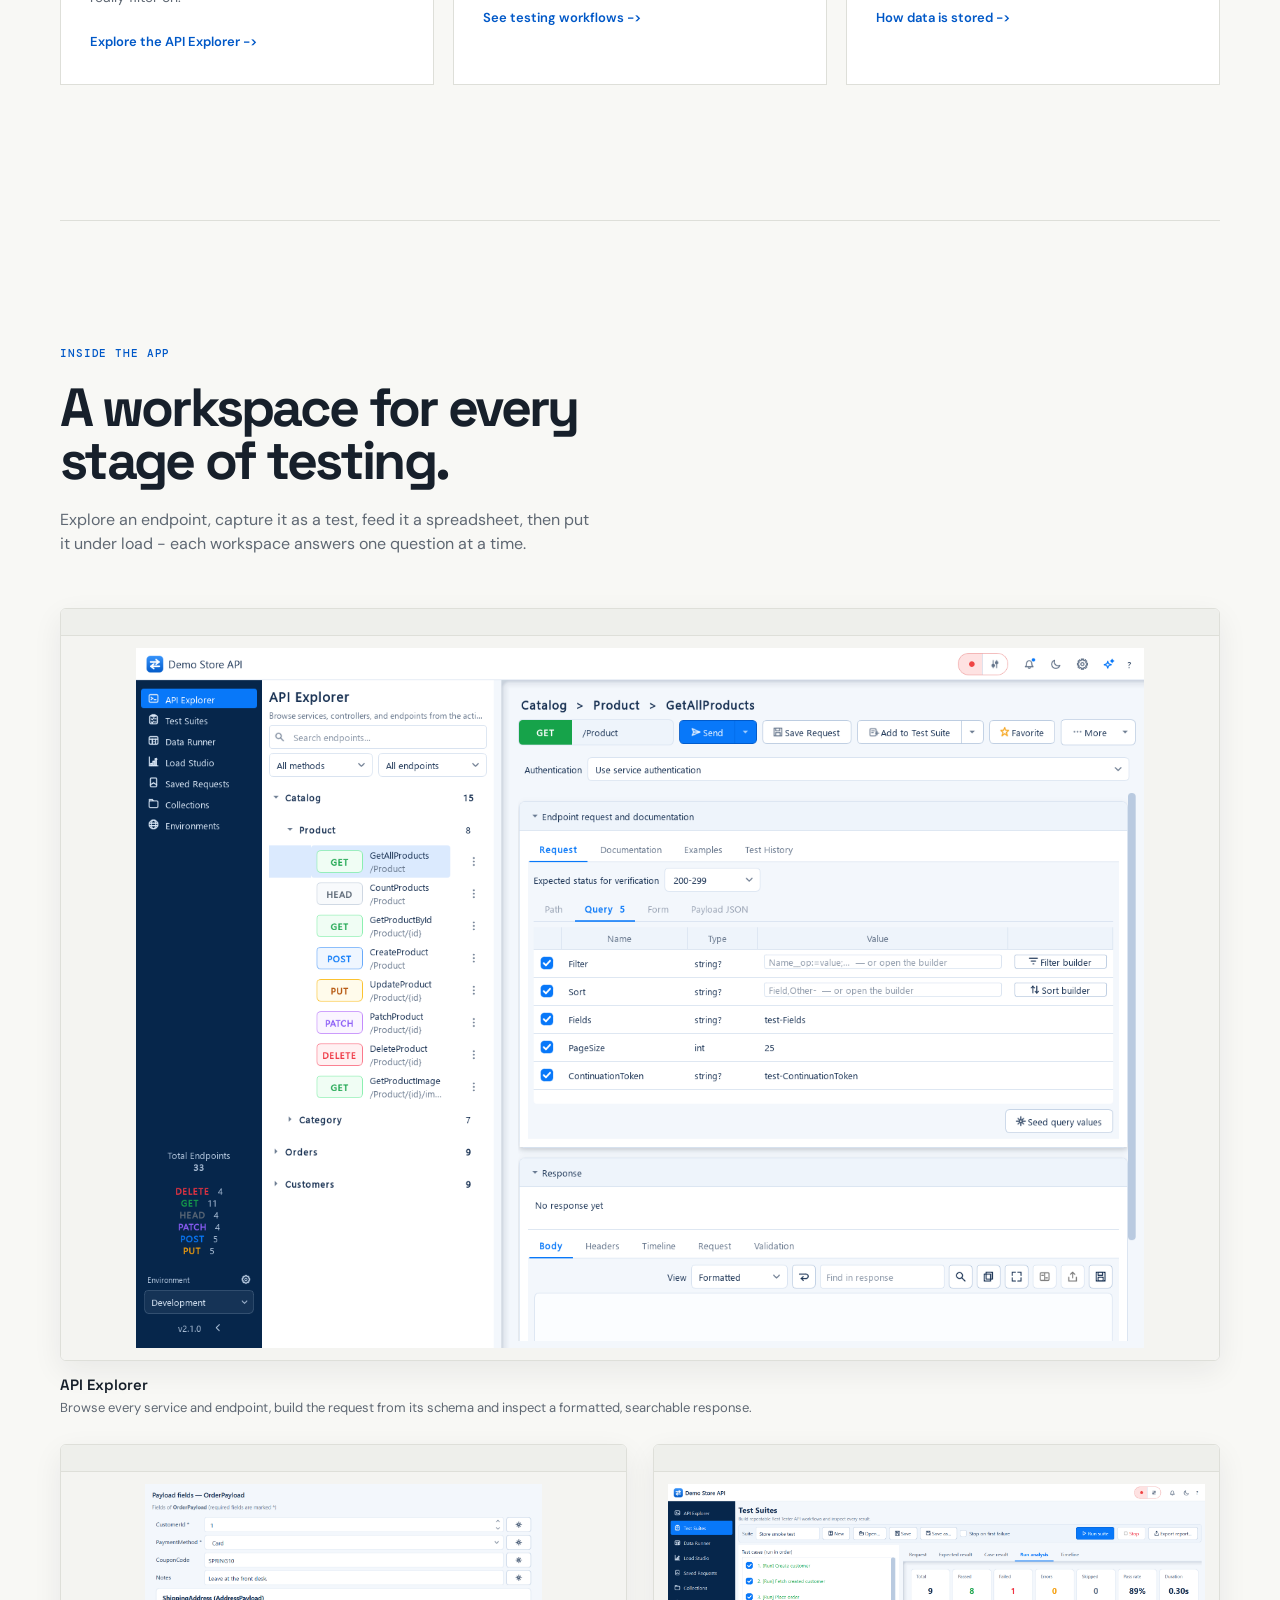
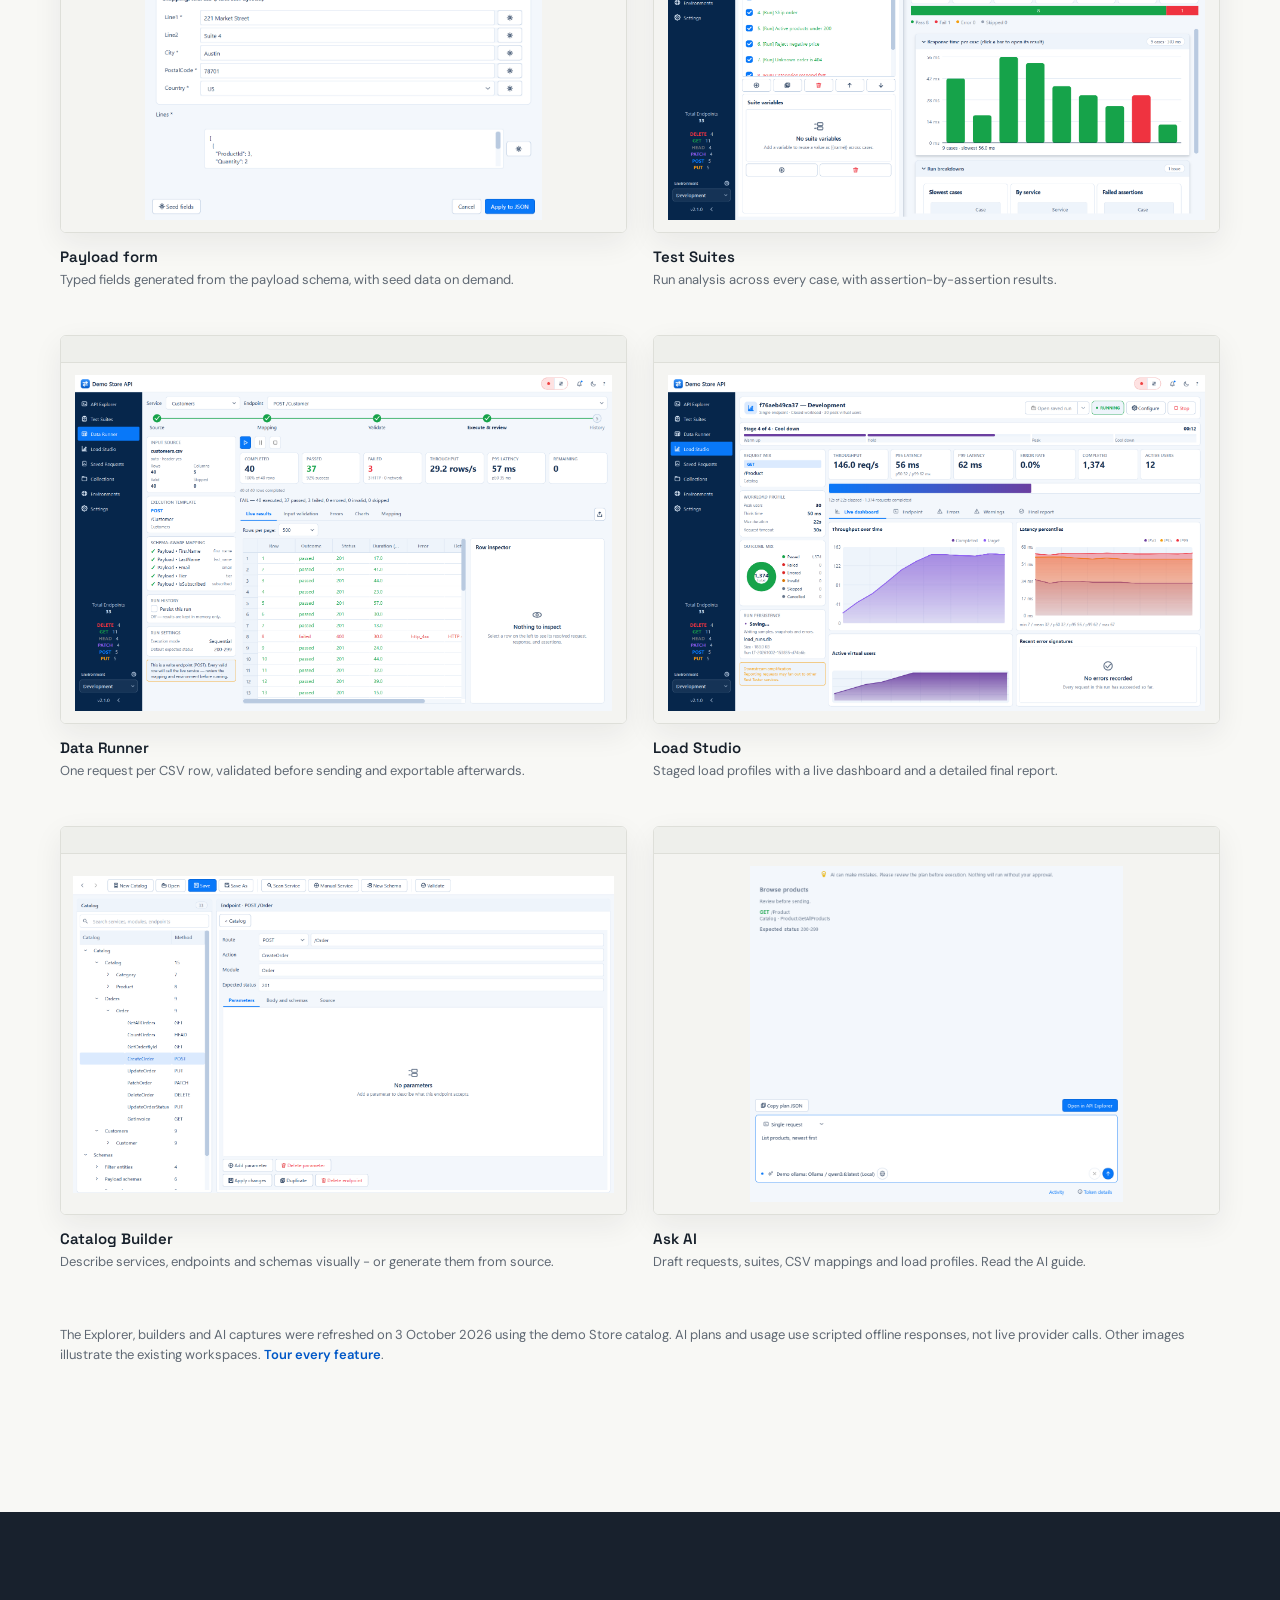
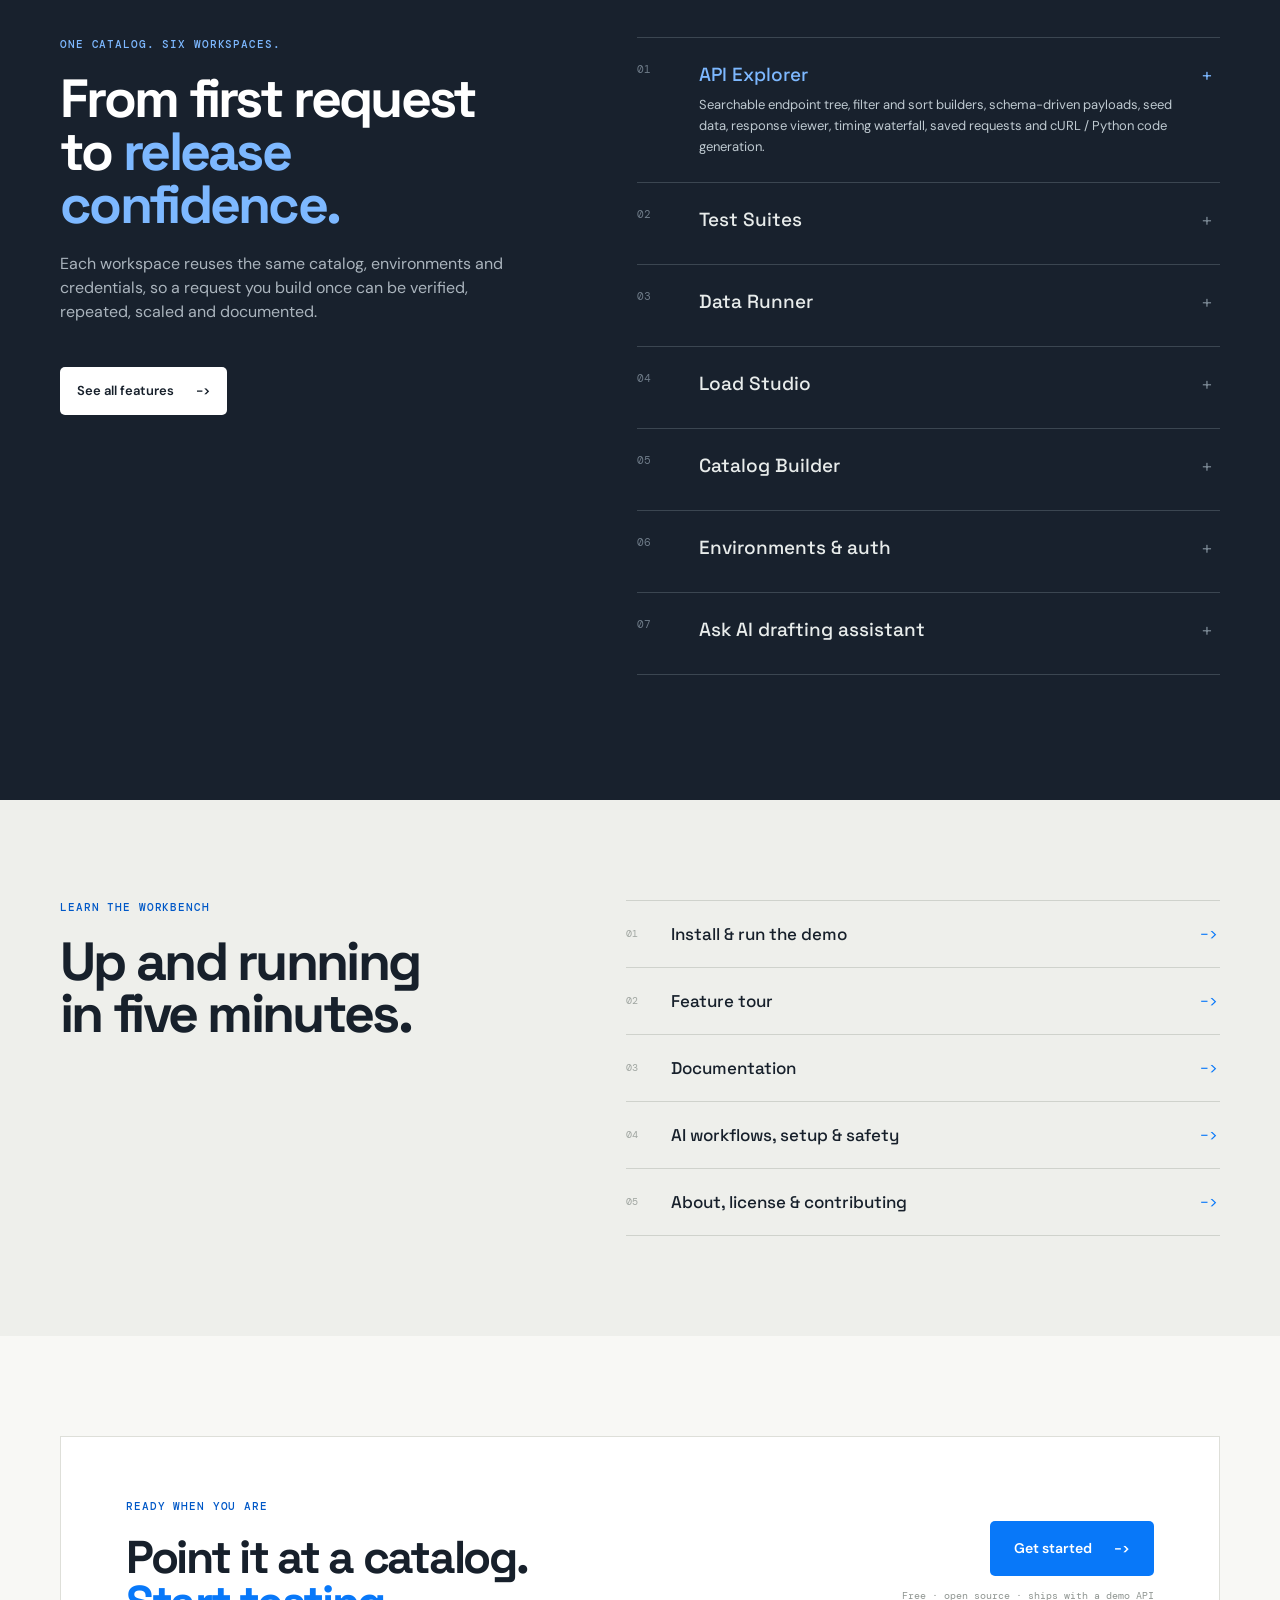
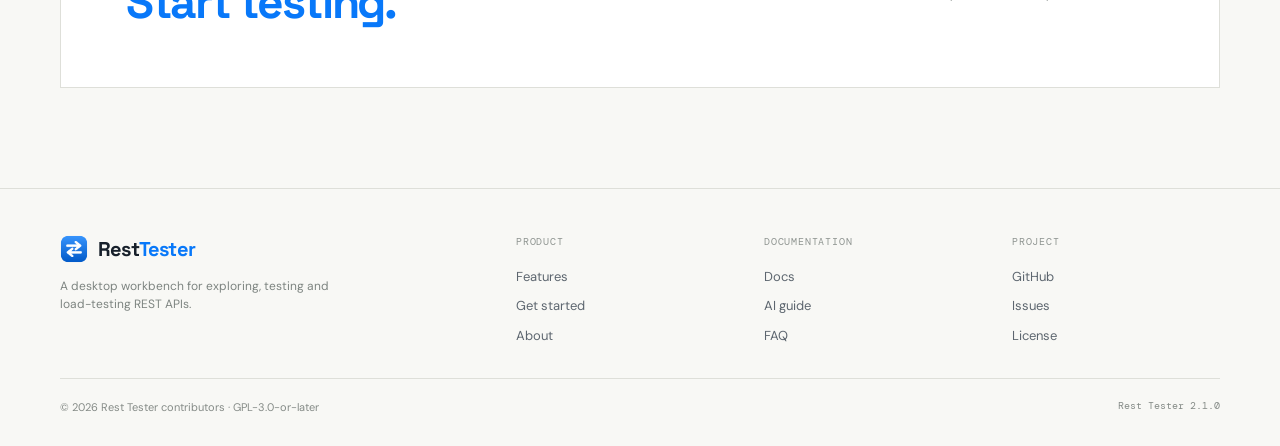
==== commit 460e5eb0: "Add comprehensive tests for AI workflow and UI components - Introduced tests for structured-output t" ====
--- a/docs/index.html
+++ b/docs/index.html
@@ -19,7 +19,7 @@
   <meta property="og:image" content="https://priyankdalal.github.io/rest-tester/assets/og-image.png">
   <meta property="og:image:width" content="1200">
   <meta property="og:image:height" content="630">
-  <meta property="og:image:alt" content="The Rest Tester API Explorer showing an endpoint tree, a request and a formatted JSON response">
+  <meta property="og:image:alt" content="The current Rest Tester API Explorer showing the endpoint tree and schema-driven request workspace">
   <meta name="twitter:card" content="summary_large_image">
   <meta name="twitter:title" content="Rest Tester - Explore, test and load-test REST APIs">
   <meta name="twitter:description" content="Schema-driven requests, regression suites, CSV data runs and load tests in one free desktop app.">
@@ -75,7 +75,8 @@
           "Data-driven runs from CSV files",
           "Closed-model load testing with live dashboard and PDF report",
           "Visual API catalog builder",
-          "Managed OAuth 2.0, Microsoft Entra and API key authentication"
+          "Managed OAuth 2.0, Microsoft Entra and API key authentication",
+          "Catalog-aware AI drafts for requests, suites, CSV mappings and load profiles"
         ],
         "offers": { "@type": "Offer", "price": "0", "priceCurrency": "USD" }
       },
@@ -104,6 +105,7 @@
       <div class="nav-links" id="site-menu">
         <a href="features.html">Features</a>
         <a href="docs.html">Docs</a>
+        <a href="ai.html">AI guide</a>
         <a href="about.html">About</a>
         <a href="https://github.com/priyankdalal/rest-tester" rel="noopener">GitHub</a>
         <a class="nav-cta" href="download.html">Get started <span aria-hidden="true">-&gt;</span></a>
@@ -202,12 +204,8 @@
       </div>
       <div class="shot-grid">
         <figure class="shot shot-wide">
-          <div class="shot-frame"><img src="images/api-explorer.png" alt="Rest Tester API Explorer with the endpoint tree, a GET request and a formatted JSON response" width="1800" height="1125" loading="lazy" decoding="async"></div>
+          <div class="shot-frame"><img src="images/api-explorer.png" alt="Current Rest Tester API Explorer with the endpoint tree, a GET draft and schema-driven query fields" width="1440" height="1000" loading="lazy" decoding="async"></div>
           <figcaption><strong>API Explorer</strong><span>Browse every service and endpoint, build the request from its schema and inspect a formatted, searchable response.</span></figcaption>
-        </figure>
-        <figure class="shot">
-          <div class="shot-frame"><img src="images/query-builder.png" alt="Filter builder listing filterable product fields with type-specific operators" width="1225" height="650" loading="lazy" decoding="async"></div>
-          <figcaption><strong>Filter builder</strong><span>Only the endpoint's filterable fields, and only operators valid for each type.</span></figcaption>
         </figure>
         <figure class="shot">
           <div class="shot-frame"><img src="images/payload-form.png" alt="Payload form rendered from a schema with text, number, enum and boolean fields" width="1125" height="950" loading="lazy" decoding="async"></div>
@@ -229,8 +227,12 @@
           <div class="shot-frame"><img src="images/catalog-builder-endpoint.png" alt="Catalog Builder editing an endpoint's route, parameters and schemas" width="1800" height="1055" loading="lazy" decoding="async"></div>
           <figcaption><strong>Catalog Builder</strong><span>Describe services, endpoints and schemas visually - or generate them from source.</span></figcaption>
         </figure>
-      </div>
-      <p class="shot-note">Screenshots show Rest Tester 2.1.0 with the bundled demo Store API. <a href="features.html">Tour every feature</a>.</p>
+        <figure class="shot">
+          <div class="shot-frame"><img src="images/ai-request.png" alt="Current Ask AI request draft with provider settings and review controls" width="1000" height="900" loading="lazy" decoding="async"></div>
+          <figcaption><strong>Ask AI</strong><span>Draft requests, suites, CSV mappings and load profiles. <a href="ai.html">Read the AI guide</a>.</span></figcaption>
+        </figure>
+      </div>
+      <p class="shot-note">The Explorer, builders and AI captures were refreshed on 3 October 2026 using the demo Store catalog. AI plans and usage use scripted offline responses, not live provider calls. Other images illustrate the existing workspaces. <a href="features.html">Tour every feature</a>.</p>
     </section>
 
     <section class="dark-section" id="workspaces">
@@ -248,6 +250,7 @@
           <button class="capability" type="button" aria-expanded="false"><span>04</span><div><h3>Load Studio</h3><p>Ramp-up, steady and ramp-down stages, safety limits and thresholds, a live dashboard and a PDF report with diagnosed shortcomings and suggested fixes.</p></div><b aria-hidden="true">+</b></button>
           <button class="capability" type="button" aria-expanded="false"><span>05</span><div><h3>Catalog Builder</h3><p>Edit services, endpoints, parameters, schemas, enums and filterable fields - or scan ASP.NET Core repositories to generate the catalog.</p></div><b aria-hidden="true">+</b></button>
           <button class="capability" type="button" aria-expanded="false"><span>06</span><div><h3>Environments &amp; auth</h3><p>Per-environment base URLs, variables and headers, plus managed OAuth 2.0, Microsoft Entra / B2C, API key, JWT and ASAP credentials with automatic renewal.</p></div><b aria-hidden="true">+</b></button>
+          <button class="capability" type="button" aria-expanded="false"><span>07</span><div><h3>Ask AI drafting assistant</h3><p>Ollama, Azure OpenAI, OpenAI, Claude and Sarvam AI. Four catalog-validated planning modes, activity diagnostics and token usage. Review first; only the native Send or Run executes.</p></div><b aria-hidden="true">+</b></button>
         </div>
       </div>
     </section>
@@ -259,7 +262,8 @@
           <a href="download.html"><span>01</span><strong>Install &amp; run the demo</strong><b aria-hidden="true">-&gt;</b></a>
           <a href="features.html"><span>02</span><strong>Feature tour</strong><b aria-hidden="true">-&gt;</b></a>
           <a href="docs.html"><span>03</span><strong>Documentation</strong><b aria-hidden="true">-&gt;</b></a>
-          <a href="about.html"><span>04</span><strong>About, license &amp; contributing</strong><b aria-hidden="true">-&gt;</b></a>
+          <a href="ai.html"><span>04</span><strong>AI workflows, setup &amp; safety</strong><b aria-hidden="true">-&gt;</b></a>
+          <a href="about.html"><span>05</span><strong>About, license &amp; contributing</strong><b aria-hidden="true">-&gt;</b></a>
         </div>
       </div>
     </section>
@@ -279,7 +283,7 @@
         <p>A desktop workbench for exploring, testing and load-testing REST APIs.</p>
       </div>
       <nav class="footer-col" aria-label="Product"><h2>Product</h2><a href="features.html">Features</a><a href="download.html">Get started</a><a href="about.html">About</a></nav>
-      <nav class="footer-col" aria-label="Documentation"><h2>Documentation</h2><a href="docs.html">Docs</a><a href="docs.html#grammar">Filter grammar</a><a href="docs.html#faq">FAQ</a></nav>
+      <nav class="footer-col" aria-label="Documentation"><h2>Documentation</h2><a href="docs.html">Docs</a><a href="ai.html">AI guide</a><a href="docs.html#faq">FAQ</a></nav>
       <nav class="footer-col" aria-label="Project"><h2>Project</h2><a href="https://github.com/priyankdalal/rest-tester" rel="noopener">GitHub</a><a href="https://github.com/priyankdalal/rest-tester/issues" rel="noopener">Issues</a><a href="about.html#license">License</a></nav>
     </div>
     <div class="shell footer-base"><span>&copy; 2026 Rest Tester contributors &middot; GPL-3.0-or-later</span><span class="footer-note">Rest Tester 2.1.0</span></div>
--- a/docs/styles.css
+++ b/docs/styles.css
@@ -70,6 +70,7 @@
 .text-link { font-size: 13px; font-weight: 600; }
 .text-link span { color: var(--accent); margin-left: 7px; }
 code { padding: 2px 5px; border-radius: 3px; background: #eeefe9; font: 13px var(--mono); }
+:not(pre) > code { overflow-wrap: anywhere; }
 kbd { padding: 2px 7px; border: 1px solid #ccd0cb; border-bottom-width: 2px; border-radius: 4px; background: #fff; font: 11px var(--mono); }
 
 /* ---- home hero ---- */
@@ -323,19 +324,23 @@
   .footer-grid { grid-template-columns: 1fr 1fr; }
 }
 @media (max-width: 850px) {
-  .hero { grid-template-columns: 1fr; padding-top: 58px; }
+  .hero { grid-template-columns: minmax(0, 1fr); padding-top: 58px; }
   .hero-visual { margin-top: 35px; }
-  .feature-grid, .capability-layout, .split-section, .docs-inner { grid-template-columns: 1fr; gap: 48px; }
+  .feature-grid, .capability-layout, .split-section, .docs-inner { grid-template-columns: minmax(0, 1fr); gap: 48px; }
   .feature-card { min-height: 0; }
   .section { padding: 90px 0; }
   .split-section { padding: 95px 0; }
   .cta-card { display: block; padding: 40px; }
   .cta-action { text-align: left; margin-top: 30px; }
-  .nav-links { gap: 16px; }
-  .nav-links a:not(.nav-cta) { display: none; }
-  .split-block { grid-template-columns: 1fr; gap: 36px; }
+  .nav { min-height: 65px; }
+  .menu-toggle { display: block; }
+  .nav-links { display: none; position: absolute; top: 65px; left: 0; right: 0; padding: 14px; background: #fff; border: 1px solid var(--line); box-shadow: 0 8px 20px rgba(0, 0, 0, .08); border-radius: 5px; }
+  .nav-links.open { display: flex; flex-direction: column; align-items: stretch; gap: 4px; }
+  .nav-links a:not(.nav-cta) { display: block; padding: 8px; }
+  .nav-cta { text-align: center; }
+  .split-block { grid-template-columns: minmax(0, 1fr); gap: 36px; }
   .split-sticky { position: static; }
-  .docs-layout { grid-template-columns: 1fr; gap: 34px; }
+  .docs-layout { grid-template-columns: minmax(0, 1fr); gap: 34px; }
   .docs-nav { position: static; max-height: none; padding-bottom: 20px; border-bottom: 1px solid var(--line); }
   .docs-nav a { display: inline-block; margin: 0 6px 6px 0; padding: 6px 12px; border: 1px solid var(--line); border-radius: 4px; }
   .status-grid { grid-template-columns: 1fr; }
@@ -343,12 +348,6 @@
 }
 @media (max-width: 570px) {
   .shell { width: min(100% - 30px, 1160px); }
-  .nav { min-height: 65px; }
-  .menu-toggle { display: block; }
-  .nav-links { display: none; position: absolute; top: 65px; left: 0; right: 0; padding: 14px; background: #fff; border: 1px solid var(--line); box-shadow: 0 8px 20px rgba(0, 0, 0, .08); border-radius: 5px; }
-  .nav-links.open { display: flex; flex-direction: column; align-items: stretch; }
-  .nav-links a:not(.nav-cta) { display: block; padding: 8px; }
-  .nav-cta { text-align: center; }
   .hero { min-height: 0; padding: 50px 0 40px; }
   .hero-actions { align-items: flex-start; flex-direction: column; gap: 18px; }
   .app-window { transform: none; }
@@ -359,8 +358,10 @@
   .dark-section { padding: 90px 0; }
   .code-card pre { font-size: 11px; padding: 22px 15px; }
   .cta-card h2 { font-size: 36px; }
-  .detail-grid, .category-grid, .principle-grid, .tech-grid, .install-steps, .shot-pair, .footer-grid { grid-template-columns: 1fr; }
-  .shot-grid { grid-template-columns: 1fr; gap: 22px; margin-top: 38px; }
+  .detail-grid, .category-grid, .principle-grid, .tech-grid, .install-steps,   .shot-pair, .footer-grid { grid-template-columns: minmax(0, 1fr); }
+    .shot-grid { grid-template-columns: minmax(0, 1fr); gap: 22px; margin-top: 38px; }
+    h1 { overflow-wrap: break-word; }
+    .hero-visual { min-height: 0; }
   .shot:not(.shot-wide) figcaption { min-height: 0; }
   .shot-frame img { height: 240px; padding: 8px; }
   .page-hero { padding: 44px 0 40px; }
